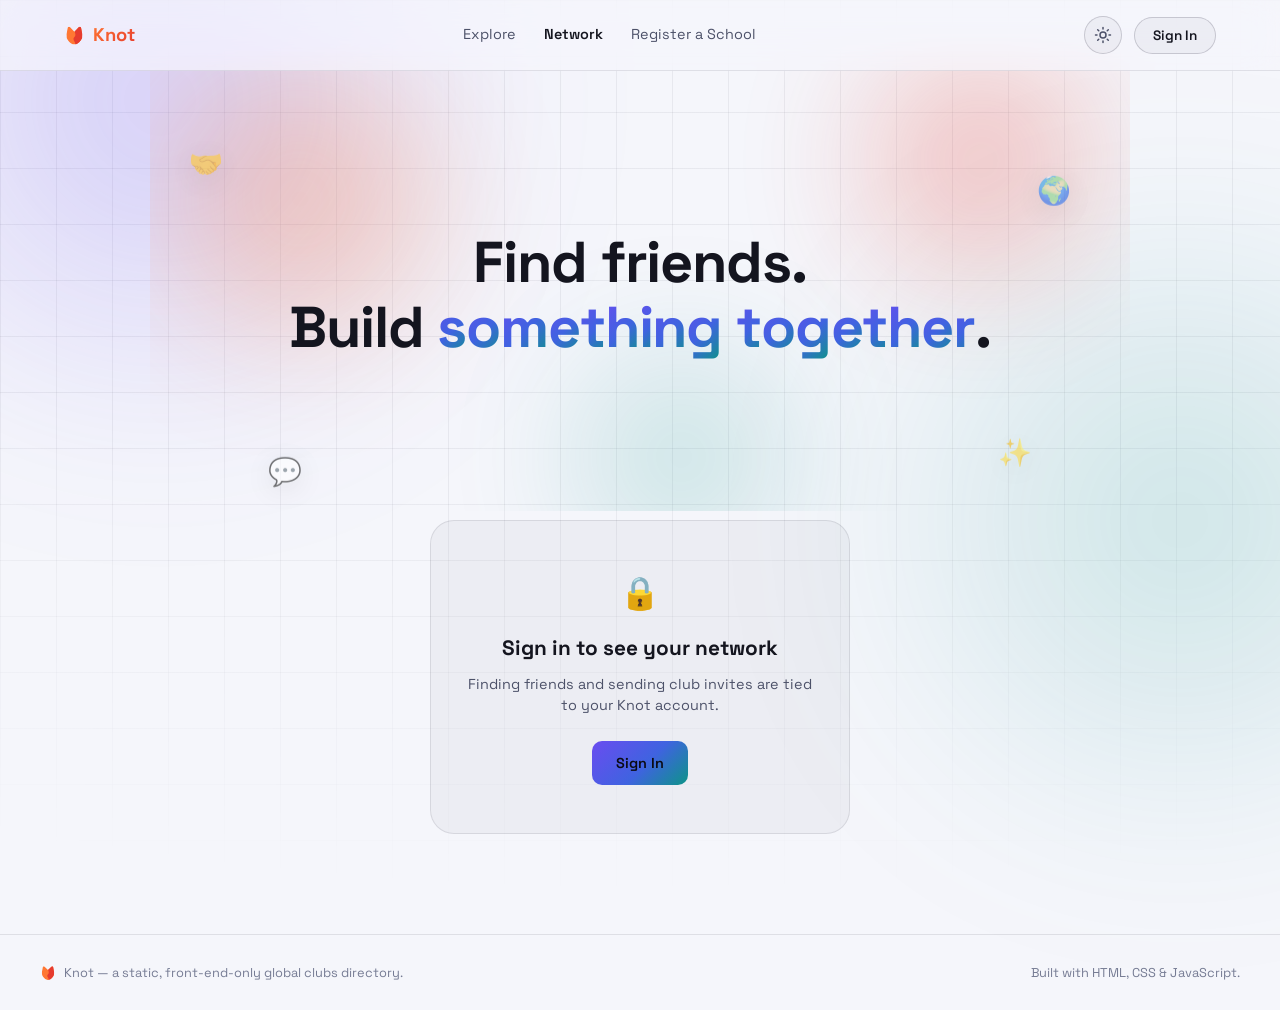
==== network.html @ e1760a64 "Bigger profile pictures, drop Launch Directory, add a friends/network page - Enlarge profile picture" ====
<!DOCTYPE html>
<html lang="en">
<head>
<meta charset="UTF-8" />
<meta name="viewport" content="width=device-width, initial-scale=1.0" />
<title>Your Network — Knot</title>
<meta name="description" content="Find other Knot users by username, add them as friends, and see the schools and clubs they're part of." />
<link rel="icon" href="data:image/svg+xml,<svg xmlns=%22http://www.w3.org/2000/svg%22 viewBox=%220 0 100 100%22><defs><clipPath id=%22c%22><path d=%22M50,32 L27,9 Q20,6 18,13 L12,44 Q10,62 19,73 Q32,92 50,94 Q68,92 81,73 Q90,62 88,44 L82,13 Q80,6 73,9 Z%22/></clipPath></defs><g clip-path=%22url(%23c)%22><rect width=%22100%22 height=%22100%22 fill=%22%23FF7733%22/><path d=%22M50,-5 C36,20 66,42 50,58 C34,74 66,82 50,105 L105,105 L105,-5 Z%22 fill=%22%23E63B2E%22/></g></svg>" />
<script>
  (function () {
    try {
      var stored = localStorage.getItem("knot_theme");
      var theme = stored || (window.matchMedia && window.matchMedia("(prefers-color-scheme: light)").matches ? "light" : "dark");
      document.documentElement.setAttribute("data-theme", theme);
    } catch (e) {}
  })();
</script>
<link rel="preconnect" href="https://fonts.googleapis.com">
<link href="https://fonts.googleapis.com/css2?family=Space+Grotesk:wght@400;500;600;700&family=Inter:wght@400;500;600;700&display=swap" rel="stylesheet">
<link rel="stylesheet" href="css/style.css" />
</head>
<body>

  <!-- Intro splash -->
  <div class="intro" id="introScreen" aria-hidden="true" role="presentation">
    <div class="intro__glow" aria-hidden="true"></div>
    <div class="intro__content">
      <span class="intro__mark">
        <svg class="knot-icon" viewBox="0 0 100 100" xmlns="http://www.w3.org/2000/svg" aria-hidden="true">
          <defs>
            <clipPath id="knotHeadClipIntro">
              <path d="M50,32 L27,9 Q20,6 18,13 L12,44 Q10,62 19,73 Q32,92 50,94 Q68,92 81,73 Q90,62 88,44 L82,13 Q80,6 73,9 Z"/>
            </clipPath>
          </defs>
          <g clip-path="url(#knotHeadClipIntro)">
            <rect width="100" height="100" fill="#FF7733"/>
            <path d="M50,-5 C36,20 66,42 50,58 C34,74 66,82 50,105 L105,105 L105,-5 Z" fill="#E63B2E"/>
          </g>
        </svg>
      </span>
      <h1 class="intro__wordmark" id="introWordmark">Knot</h1>
      <p class="intro__tagline" id="introTagline">Your schools. Your clubs. All in one place.</p>
    </div>
    <span class="intro__skip">Click anywhere to skip</span>
  </div>

  <!-- Animated background -->
  <div class="bg-grid" aria-hidden="true"></div>
  <div class="bg-glow bg-glow--one" aria-hidden="true"></div>
  <div class="bg-glow bg-glow--two" aria-hidden="true"></div>

  <!-- Navbar -->
  <header class="navbar">
    <div class="navbar__inner">
      <a href="index.html" class="brand">
        <span class="brand__mark">
          <svg class="knot-icon" viewBox="0 0 100 100" xmlns="http://www.w3.org/2000/svg" aria-hidden="true">
            <defs>
              <clipPath id="knotHeadClipNav">
                <path d="M50,32 L27,9 Q20,6 18,13 L12,44 Q10,62 19,73 Q32,92 50,94 Q68,92 81,73 Q90,62 88,44 L82,13 Q80,6 73,9 Z"/>
              </clipPath>
            </defs>
            <g clip-path="url(#knotHeadClipNav)">
              <rect width="100" height="100" fill="#FF7733"/>
              <path d="M50,-5 C36,20 66,42 50,58 C34,74 66,82 50,105 L105,105 L105,-5 Z" fill="#E63B2E"/>
            </g>
          </svg>
        </span>
        <span class="brand__text accent">Knot</span>
      </a>
      <nav class="navbar__links">
        <a href="index.html#explore">Explore</a>
        <span class="navbar__links-current" aria-current="page">Network</span>
        <a href="index.html#register">Register a School</a>
      </nav>
      <div class="navbar__right">
        <button class="theme-toggle" id="themeToggle" type="button" aria-label="Toggle light/dark theme">
          <svg class="theme-toggle__icon theme-toggle__icon--sun" width="18" height="18" viewBox="0 0 24 24" fill="none" stroke="currentColor" stroke-width="2" stroke-linecap="round"><circle cx="12" cy="12" r="4"/><path d="M12 2v2M12 20v2M4.93 4.93l1.41 1.41M17.66 17.66l1.41 1.41M2 12h2M20 12h2M6.34 17.66l-1.41 1.41M19.07 4.93l-1.41 1.41"/></svg>
          <svg class="theme-toggle__icon theme-toggle__icon--moon" width="18" height="18" viewBox="0 0 24 24" fill="none" stroke="currentColor" stroke-width="2" stroke-linecap="round" stroke-linejoin="round"><path d="M21 12.79A9 9 0 1 1 11.21 3 7 7 0 0 0 21 12.79z"/></svg>
        </button>
        <div class="auth-area" id="authArea">
          <button class="auth-signin-btn" id="signInBtn">Sign In</button>
        </div>
      </div>
    </div>
  </header>

  <!-- Network hero -->
  <section class="hero profile-hero" id="top">
    <div class="hero__decor" aria-hidden="true">
      <span class="hero__blob hero__blob--1"></span>
      <span class="hero__blob hero__blob--2"></span>
      <span class="hero__blob hero__blob--3"></span>
      <span class="hero__float-icon hero__float-icon--1">🤝</span>
      <span class="hero__float-icon hero__float-icon--2">🌍</span>
      <span class="hero__float-icon hero__float-icon--3">💬</span>
      <span class="hero__float-icon hero__float-icon--4">✨</span>
    </div>
    <div class="hero__inner" id="heroInner">
      <span class="pill" id="heroPill">
        <span class="pill__dot"></span>
        Your Knot network
      </span>
      <h1 class="hero__title" id="heroTitle" aria-label="Find friends. Build something together.">
        Find friends.<br />Build <span class="accent">something together</span>.
      </h1>
      <p class="hero__subtitle" id="heroSubtitle">
        Search for other Knot users by username, add them as friends, see the schools and
        clubs they're part of, and invite them to start a combined club.
      </p>
    </div>
  </section>

  <!-- Signed-out state -->
  <section class="profile-guard" id="networkGuard" hidden>
    <div class="profile-guard__card">
      <span class="profile-guard__icon">🔒</span>
      <h2>Sign in to see your network</h2>
      <p>Finding friends and sending club invites are tied to your Knot account.</p>
      <button class="register__btn" id="guardSignInBtn" type="button">Sign In</button>
    </div>
  </section>

  <!-- Signed-in content -->
  <section class="profile-content" id="networkContent" hidden>

    <div class="profile-section">
      <h3>Find people</h3>
      <div class="search-bar">
        <svg class="search-bar__icon" width="20" height="20" viewBox="0 0 24 24" fill="none" stroke="currentColor" stroke-width="2"><circle cx="11" cy="11" r="7"/><line x1="21" y1="21" x2="16.65" y2="16.65"/></svg>
        <input type="text" id="userSearchInput" placeholder="Search by username…" autocomplete="off" />
      </div>
      <div class="search-results" id="searchResults" hidden></div>
    </div>

    <div class="profile-section" id="invitesSection" hidden>
      <h3>Club invites</h3>
      <div class="invites-grid" id="invitesList"></div>
    </div>

    <div class="profile-section">
      <h3>Your friends</h3>
      <div class="friends-grid" id="friendsList"></div>
      <p class="profile-empty" id="friendsEmpty" hidden>You haven't added any friends yet — search for a username above.</p>
    </div>

  </section>

  <footer class="footer">
    <div class="footer__inner">
      <span class="footer__brand">
        <svg class="knot-icon" viewBox="0 0 100 100" xmlns="http://www.w3.org/2000/svg" aria-hidden="true">
          <defs>
            <clipPath id="knotHeadClipFooter">
              <path d="M50,32 L27,9 Q20,6 18,13 L12,44 Q10,62 19,73 Q32,92 50,94 Q68,92 81,73 Q90,62 88,44 L82,13 Q80,6 73,9 Z"/>
            </clipPath>
          </defs>
          <g clip-path="url(#knotHeadClipFooter)">
            <rect width="100" height="100" fill="#FF7733"/>
            <path d="M50,-5 C36,20 66,42 50,58 C34,74 66,82 50,105 L105,105 L105,-5 Z" fill="#E63B2E"/>
          </g>
        </svg>
        Knot — a static, front-end-only global clubs directory.
      </span>
      <span>Built with HTML, CSS &amp; JavaScript.</span>
    </div>
  </footer>

  <!-- Sign up / Log in modal -->
  <div class="modal-overlay" id="authOverlay">
    <div class="modal modal--auth" role="dialog" aria-modal="true" aria-labelledby="authTitle">
      <button class="modal__close" id="authClose" aria-label="Close">✕</button>

      <!-- Step 1: continue with Google -->
      <div class="auth-step" id="authStepGoogle">
        <span class="auth-step__mark">◆</span>
        <h2 id="authTitle">Sign in to Knot</h2>
        <p class="auth-step__sub">Sign up or log in with Google — new accounts just need a unique username.</p>

        <div id="googleBtnContainer" class="google-btn-container"></div>

        <button class="google-btn" id="demoGoogleBtn" hidden type="button">
          <svg width="18" height="18" viewBox="0 0 18 18" aria-hidden="true">
            <path fill="#4285F4" d="M17.64 9.2c0-.64-.06-1.25-.16-1.84H9v3.48h4.84a4.14 4.14 0 0 1-1.8 2.72v2.26h2.9c1.7-1.57 2.7-3.88 2.7-6.62z"/>
            <path fill="#34A853" d="M9 18c2.43 0 4.47-.8 5.96-2.18l-2.9-2.26c-.81.54-1.84.86-3.06.86-2.35 0-4.34-1.59-5.05-3.72H.96v2.33A9 9 0 0 0 9 18z"/>
            <path fill="#FBBC05" d="M3.95 10.7A5.4 5.4 0 0 1 3.67 9c0-.59.1-1.17.28-1.7V4.97H.96A9 9 0 0 0 0 9c0 1.45.35 2.83.96 4.03l2.99-2.33z"/>
            <path fill="#EA4335" d="M9 3.58c1.32 0 2.5.45 3.44 1.35l2.58-2.58C13.46.89 11.43 0 9 0A9 9 0 0 0 .96 4.97l2.99 2.33C4.66 5.17 6.65 3.58 9 3.58z"/>
          </svg>
          Continue with Google
        </button>
        <p class="auth-demo-note" id="authDemoNote" hidden>
          Demo mode — no Google Client ID is configured, so this opens a simulated account
          picker. Add your OAuth Client ID in <code>js/auth.js</code> to enable real Google sign-in.
        </p>

        <p class="auth-fineprint">Accounts are stored only in your browser for this demo directory.</p>
      </div>

      <!-- Step 2: choose a unique username (new accounts only) -->
      <div class="auth-step" id="authStepUsername" hidden>
        <span class="auth-avatar" id="authAvatar"></span>
        <h2>Choose a unique username</h2>
        <p class="auth-step__sub" id="authWelcome">Pick a username to finish setting up your account.</p>

        <div class="username-field">
          <span class="username-field__prefix">@</span>
          <input type="text" id="usernameInput" maxlength="20" autocomplete="off" spellcheck="false" placeholder="e.g. sakura_robotics" />
          <span class="username-field__status" id="usernameStatus"></span>
        </div>
        <p class="username-hint" id="usernameHint">3–20 characters: letters, numbers, and underscores only.</p>

        <button class="auth-submit" id="usernameSubmit" type="button" disabled>Create account</button>
      </div>
    </div>
  </div>

  <!-- Simulated Google account picker (demo-mode fallback) -->
  <div class="modal-overlay modal-overlay--picker" id="demoPickerOverlay">
    <div class="google-picker" role="dialog" aria-modal="true" aria-label="Choose a Google account">
      <div class="google-picker__header">
        <svg width="22" height="22" viewBox="0 0 18 18" aria-hidden="true">
          <path fill="#4285F4" d="M17.64 9.2c0-.64-.06-1.25-.16-1.84H9v3.48h4.84a4.14 4.14 0 0 1-1.8 2.72v2.26h2.9c1.7-1.57 2.7-3.88 2.7-6.62z"/>
          <path fill="#34A853" d="M9 18c2.43 0 4.47-.8 5.96-2.18l-2.9-2.26c-.81.54-1.84.86-3.06.86-2.35 0-4.34-1.59-5.05-3.72H.96v2.33A9 9 0 0 0 9 18z"/>
          <path fill="#FBBC05" d="M3.95 10.7A5.4 5.4 0 0 1 3.67 9c0-.59.1-1.17.28-1.7V4.97H.96A9 9 0 0 0 0 9c0 1.45.35 2.83.96 4.03l2.99-2.33z"/>
          <path fill="#EA4335" d="M9 3.58c1.32 0 2.5.45 3.44 1.35l2.58-2.58C13.46.89 11.43 0 9 0A9 9 0 0 0 .96 4.97l2.99 2.33C4.66 5.17 6.65 3.58 9 3.58z"/>
        </svg>
        <span>Choose an account</span>
      </div>
      <p class="google-picker__sub">to continue to Knot (demo)</p>

      <div class="google-picker__list" id="googlePickerList"></div>

      <div class="google-picker__other-form" id="pickerOtherForm" hidden>
        <input type="text" id="otherName" placeholder="Full name" autocomplete="off" />
        <input type="email" id="otherEmail" placeholder="Email address" autocomplete="off" />
        <button class="google-picker__continue" id="otherContinue" type="button">Continue</button>
      </div>

      <button class="google-picker__item google-picker__item--other" id="googlePickerOther" type="button">
        <span class="google-picker__avatar google-picker__avatar--plus">+</span>
        <span class="google-picker__name">Use another account</span>
      </button>
    </div>
  </div>

  <!-- Combined club invite modal -->
  <div class="modal-overlay" id="inviteOverlay">
    <div class="modal modal--invite" role="dialog" aria-modal="true" aria-labelledby="inviteTitle">
      <button class="modal__close" id="inviteClose" aria-label="Close">✕</button>

      <div class="register-form__intro">
        <h2 id="inviteTitle">Invite to a combined club</h2>
        <p id="inviteSub">Propose a club you and your friend could run together across your schools.</p>
      </div>

      <form id="inviteForm" novalidate>
        <div class="form-field form-field--full">
          <label for="inviteClubName">Proposed club name</label>
          <input type="text" id="inviteClubName" maxlength="80" required autocomplete="off" placeholder="e.g. Global Robotics Exchange" />
        </div>
        <div class="form-field form-field--full">
          <label for="inviteMessage">Message (optional)</label>
          <textarea id="inviteMessage" maxlength="220" placeholder="Say a bit about your idea…"></textarea>
        </div>
        <p class="register-form__error" id="inviteError"></p>
        <button class="register-form__submit" id="inviteSubmit" type="submit">Send invite</button>
      </form>
    </div>
  </div>

  <!-- Toast notification -->
  <div class="toast" id="toast" role="status" aria-live="polite">
    <span class="toast__icon">✓</span>
    <span id="toastMessage"></span>
  </div>

  <script src="js/data.js"></script>
  <script src="js/theme.js"></script>
  <script src="js/auth.js"></script>
  <script src="js/membership.js"></script>
  <script src="js/network.js"></script>
  <script src="js/intro.js"></script>
</body>
</html>
---- css/style.css ----
/* ============================================================
   Knot — Global School Clubs Directory
   ============================================================ */

:root {
  --bg: #06070d;
  --bg-elevated: #0d0f1a;
  --surface: rgba(255, 255, 255, 0.045);
  --surface-hover: rgba(255, 255, 255, 0.08);
  --border: rgba(255, 255, 255, 0.09);
  --border-strong: rgba(255, 255, 255, 0.16);

  --text-primary: #f4f5fb;
  --text-secondary: #a6acc4;
  --text-muted: #6c7290;

  --accent: #7c5cff;
  --accent-2: #35e0c9;
  --accent-3: #ff6b9d;
  --gradient: linear-gradient(135deg, var(--accent) 0%, #4a7bff 55%, var(--accent-2) 100%);

  --brand-tangerine: #ff7733;
  --brand-cinnabar: #e63b2e;
  --gradient-logo: linear-gradient(135deg, var(--brand-tangerine) 0%, var(--brand-cinnabar) 100%);

  --radius-sm: 10px;
  --radius-md: 16px;
  --radius-lg: 24px;

  --shadow-soft: 0 10px 40px rgba(0, 0, 0, 0.35);
  --shadow-glow: 0 0 0 1px rgba(124, 92, 255, 0.15), 0 20px 60px rgba(124, 92, 255, 0.15);

  --grid-line: rgba(255, 255, 255, 0.09);
  --navbar-bg: rgba(6, 7, 13, 0.72);

  --font-display: "Space Grotesk", "Inter", system-ui, sans-serif;
  --font-body: "Space Grotesk", "Inter", system-ui, sans-serif;
}

/* Light theme — activated by [data-theme="light"] on <html>, set as early
   as possible (an inline script in <head>) to avoid a flash of dark theme. */
:root[data-theme="light"] {
  --bg: #f5f6fb;
  --bg-elevated: #ffffff;
  --surface: rgba(20, 21, 40, 0.035);
  --surface-hover: rgba(20, 21, 40, 0.065);
  --border: rgba(20, 21, 40, 0.1);
  --border-strong: rgba(20, 21, 40, 0.18);

  --text-primary: #14151f;
  --text-secondary: #4c5169;
  --text-muted: #767c94;

  --accent: #6a4cf0;
  --accent-2: #0d9488;
  --accent-3: #db2f77;
  --gradient: linear-gradient(135deg, var(--accent) 0%, #3f63e0 55%, var(--accent-2) 100%);

  --shadow-soft: 0 10px 40px rgba(20, 21, 45, 0.1);
  --shadow-glow: 0 0 0 1px rgba(106, 76, 240, 0.15), 0 20px 60px rgba(106, 76, 240, 0.12);

  --grid-line: rgba(20, 21, 40, 0.06);
  --navbar-bg: rgba(245, 246, 251, 0.72);
}

* {
  margin: 0;
  padding: 0;
  box-sizing: border-box;
}

html {
  scroll-behavior: smooth;
}

body {
  background: var(--bg);
  color: var(--text-primary);
  font-family: var(--font-body);
  line-height: 1.5;
  overflow-x: hidden;
  min-height: 100vh;
  transition: background-color 0.25s ease, color 0.25s ease;
}

body.no-scroll {
  overflow: hidden;
}

a {
  color: inherit;
  text-decoration: none;
}

button {
  font-family: inherit;
  cursor: pointer;
  border: none;
  background: none;
  color: inherit;
}

select, input {
  font-family: inherit;
}

.accent {
  background: var(--gradient);
  -webkit-background-clip: text;
  background-clip: text;
  color: transparent;
}

.brand__text.accent {
  background: var(--gradient-logo);
  -webkit-background-clip: text;
  background-clip: text;
}

/* ---------- Background flourishes ---------- */
.bg-grid {
  position: fixed;
  inset: 0;
  z-index: -2;
  background-image:
    linear-gradient(var(--grid-line) 1px, transparent 1px),
    linear-gradient(90deg, var(--grid-line) 1px, transparent 1px);
  background-size: 56px 56px;
  mask-image: radial-gradient(ellipse 140% 100% at 50% 0%, #000 55%, transparent 100%);
}

.bg-glow {
  position: fixed;
  z-index: -1;
  width: 640px;
  height: 640px;
  border-radius: 50%;
  filter: blur(120px);
  opacity: 0.35;
  pointer-events: none;
}

.bg-glow--one {
  top: -220px;
  left: -160px;
  background: radial-gradient(circle, var(--accent) 0%, transparent 70%);
}

.bg-glow--two {
  top: 200px;
  right: -220px;
  background: radial-gradient(circle, var(--accent-2) 0%, transparent 70%);
  opacity: 0.25;
}

body.intro-active {
  overflow: hidden;
}

/* ---------- Letter-by-letter reveal ---------- */
@keyframes letterIn {
  from {
    opacity: 0;
    transform: translateY(0.4em);
  }
  to {
    opacity: 1;
    transform: none;
  }
}

.letter {
  display: inline-block;
  opacity: 0;
  transform: translateY(0.4em);
  background-image: inherit;
  -webkit-background-clip: inherit;
  background-clip: inherit;
  color: inherit;
}

.word-wrap {
  display: inline-block;
  white-space: nowrap;
  background-image: inherit;
  -webkit-background-clip: inherit;
  background-clip: inherit;
  color: inherit;
}

.reveal-active .letter {
  animation: letterIn 0.5s cubic-bezier(0.2, 0.8, 0.2, 1) forwards;
}

.reveal-instant .letter {
  animation: none;
  opacity: 1;
  transform: none;
}

/* ---------- Intro splash ---------- */
.intro {
  position: fixed;
  inset: 0;
  z-index: 500;
  display: flex;
  flex-direction: column;
  align-items: center;
  justify-content: center;
  gap: 28px;
  background: var(--bg);
  cursor: pointer;
  opacity: 1;
  transition: opacity 0.65s ease;
}

.intro[hidden] {
  display: none;
}

.intro.is-hidden {
  opacity: 0;
  pointer-events: none;
}

.intro__glow {
  position: absolute;
  top: 50%;
  left: 50%;
  width: 700px;
  height: 700px;
  transform: translate(-50%, -50%);
  background: radial-gradient(circle, var(--accent) 0%, transparent 70%);
  opacity: 0.25;
  filter: blur(100px);
  pointer-events: none;
}

.intro__content {
  position: relative;
  display: flex;
  flex-direction: column;
  align-items: center;
  text-align: center;
  padding: 0 24px;
}

.intro__mark {
  display: flex;
  justify-content: center;
  color: var(--accent);
  margin-bottom: 12px;
}

.intro__mark .knot-icon {
  width: 2.6rem;
}

.intro__wordmark {
  font-family: var(--font-display);
  font-weight: 700;
  font-size: clamp(3rem, 10vw, 5.5rem);
  letter-spacing: -0.02em;
  background: var(--gradient-logo);
  -webkit-background-clip: text;
  background-clip: text;
  color: transparent;
  min-height: 1.2em;
}

.intro__tagline {
  margin-top: 16px;
  max-width: 480px;
  font-size: clamp(0.95rem, 2.4vw, 1.1rem);
  color: var(--text-secondary);
  min-height: 1.6em;
}

.intro__skip {
  position: relative;
  font-size: 0.78rem;
  color: var(--text-muted);
  opacity: 0;
  animation: fadeInSkip 0.6s ease 1.4s forwards;
}

@keyframes fadeInSkip {
  to {
    opacity: 1;
  }
}

/* ---------- Navbar ---------- */
.navbar {
  position: sticky;
  top: 0;
  z-index: 50;
  backdrop-filter: blur(16px) saturate(160%);
  background: var(--navbar-bg);
  border-bottom: 1px solid var(--border);
}

.navbar__inner {
  max-width: 1200px;
  margin: 0 auto;
  padding: 16px 24px;
  display: flex;
  align-items: center;
  justify-content: space-between;
  gap: 24px;
}

.brand {
  display: flex;
  align-items: center;
  gap: 8px;
  font-family: var(--font-display);
  font-weight: 700;
  font-size: 1.15rem;
}

.brand__mark {
  display: inline-flex;
  color: var(--accent);
}

.knot-icon {
  width: 1.3rem;
  height: auto;
  display: block;
}

.navbar__links {
  display: flex;
  gap: 28px;
  font-size: 0.9rem;
  color: var(--text-secondary);
}

.navbar__links a {
  transition: color 0.2s ease;
}

.navbar__links a:hover {
  color: var(--text-primary);
}

.navbar__links-current {
  color: var(--text-primary);
  font-weight: 600;
  cursor: default;
}

.navbar__cta {
  padding: 9px 18px;
  border-radius: 999px;
  background: var(--gradient);
  color: #0a0a12;
  font-weight: 600;
  font-size: 0.85rem;
  transition: transform 0.2s ease, box-shadow 0.2s ease;
}

.navbar__cta:hover {
  transform: translateY(-1px);
  box-shadow: 0 8px 24px rgba(124, 92, 255, 0.35);
}

@media (max-width: 760px) {
  .navbar__links { display: none; }
}

.navbar__right {
  display: flex;
  align-items: center;
  gap: 12px;
}

/* ---------- Theme toggle ---------- */
.theme-toggle {
  width: 38px;
  height: 38px;
  flex-shrink: 0;
  border-radius: 50%;
  display: flex;
  align-items: center;
  justify-content: center;
  border: 1px solid var(--border-strong);
  background: var(--surface);
  color: var(--text-secondary);
  transition: border-color 0.2s ease, background 0.2s ease, color 0.2s ease;
}

.theme-toggle:hover {
  border-color: var(--accent);
  color: var(--text-primary);
  background: var(--surface-hover);
}

.theme-toggle__icon--sun {
  display: none;
}

.theme-toggle__icon--moon {
  display: block;
}

:root[data-theme="light"] .theme-toggle__icon--sun {
  display: block;
}

:root[data-theme="light"] .theme-toggle__icon--moon {
  display: none;
}

/* ---------- Auth: sign-in button & user chip ---------- */
.auth-signin-btn {
  padding: 9px 18px;
  border-radius: 999px;
  border: 1px solid var(--border-strong);
  color: var(--text-primary);
  font-weight: 600;
  font-size: 0.85rem;
  background: var(--surface);
  transition: all 0.2s ease;
}

.auth-signin-btn:hover {
  border-color: var(--accent);
  background: var(--surface-hover);
}

.user-chip {
  position: relative;
  display: flex;
  align-items: center;
  gap: 8px;
  padding: 6px 12px 6px 6px;
  border-radius: 999px;
  border: 1px solid var(--border);
  background: var(--surface);
  cursor: pointer;
  transition: border-color 0.2s ease, background 0.2s ease;
}

.user-chip:hover {
  border-color: var(--border-strong);
  background: var(--surface-hover);
}

.user-chip__avatar {
  width: 40px;
  height: 40px;
  border-radius: 50%;
  display: flex;
  align-items: center;
  justify-content: center;
  background: var(--gradient);
  color: #0a0a12;
  font-size: 0.92rem;
  font-weight: 700;
  flex-shrink: 0;
  overflow: hidden;
}

.user-chip__avatar-img {
  width: 100%;
  height: 100%;
  object-fit: cover;
  display: block;
}

.user-chip__name {
  font-size: 0.85rem;
  font-weight: 600;
  color: var(--text-primary);
}

.user-chip__caret {
  font-size: 0.65rem;
  color: var(--text-muted);
  transition: transform 0.2s ease;
}

.user-chip.is-open .user-chip__caret {
  transform: rotate(180deg);
}

.user-menu {
  position: absolute;
  top: calc(100% + 10px);
  right: 0;
  width: 220px;
  background: var(--bg-elevated);
  border: 1px solid var(--border-strong);
  border-radius: var(--radius-md);
  padding: 8px;
  box-shadow: var(--shadow-soft);
  opacity: 0;
  transform: translateY(-6px);
  pointer-events: none;
  transition: opacity 0.18s ease, transform 0.18s ease;
  z-index: 60;
}

.user-chip.is-open .user-menu {
  opacity: 1;
  transform: translateY(0);
  pointer-events: auto;
}

.user-menu__info {
  display: flex;
  flex-direction: column;
  gap: 2px;
  padding: 8px 10px 12px;
  border-bottom: 1px solid var(--border);
  margin-bottom: 8px;
}

.user-menu__name {
  font-size: 0.85rem;
  font-weight: 600;
  color: var(--text-primary);
}

.user-menu__email {
  font-size: 0.75rem;
  color: var(--text-muted);
  overflow: hidden;
  text-overflow: ellipsis;
  white-space: nowrap;
}

.user-menu__link {
  display: block;
  width: 100%;
  text-align: left;
  padding: 9px 10px;
  border-radius: var(--radius-sm);
  font-size: 0.85rem;
  color: var(--text-primary);
  transition: background 0.2s ease;
}

.user-menu__link:hover {
  background: var(--surface-hover);
}

.user-menu__logout {
  width: 100%;
  text-align: left;
  padding: 9px 10px;
  border-radius: var(--radius-sm);
  font-size: 0.85rem;
  color: var(--accent-3);
  transition: background 0.2s ease;
}

.user-menu__logout:hover {
  background: rgba(255, 107, 157, 0.1);
}

/* ---------- Auth modal ---------- */
.modal--auth {
  max-width: 420px;
  text-align: center;
  padding: 40px 36px;
}

.auth-step__mark {
  display: inline-block;
  font-size: 1.6rem;
  color: var(--accent);
  margin-bottom: 14px;
}

.auth-step h2 {
  font-family: var(--font-display);
  font-size: 1.4rem;
  margin-bottom: 8px;
}

.auth-step__sub {
  font-size: 0.88rem;
  color: var(--text-secondary);
  margin-bottom: 26px;
}

.google-btn-container {
  display: flex;
  justify-content: center;
  min-height: 40px;
}

.google-btn {
  display: inline-flex;
  align-items: center;
  justify-content: center;
  gap: 10px;
  width: 100%;
  max-width: 280px;
  padding: 11px 20px;
  border-radius: 999px;
  border: 1px solid rgba(255, 255, 255, 0.55);
  background: #fff;
  color: #1f1f1f;
  font-weight: 600;
  font-size: 0.88rem;
  transition: transform 0.2s ease, box-shadow 0.2s ease;
}

.google-btn:hover {
  transform: translateY(-1px);
  box-shadow: 0 8px 22px rgba(0, 0, 0, 0.25);
}

.google-btn[hidden] {
  display: none;
}

.auth-demo-note {
  margin-top: 16px;
  font-size: 0.76rem;
  color: var(--text-muted);
  line-height: 1.5;
}

.auth-demo-note code {
  color: var(--accent-2);
  background: rgba(53, 224, 201, 0.1);
  padding: 1px 5px;
  border-radius: 4px;
  font-size: 0.72rem;
}

.auth-fineprint {
  margin-top: 24px;
  font-size: 0.75rem;
  color: var(--text-muted);
}

.auth-avatar {
  display: flex;
  align-items: center;
  justify-content: center;
  width: 56px;
  height: 56px;
  margin: 0 auto 16px;
  border-radius: 50%;
  background: var(--gradient);
  color: #0a0a12;
  font-weight: 700;
  font-size: 1.1rem;
}

.username-field {
  display: flex;
  align-items: center;
  gap: 8px;
  padding: 12px 16px;
  border-radius: var(--radius-md);
  background: var(--surface);
  border: 1px solid var(--border-strong);
  text-align: left;
  transition: border-color 0.2s ease;
}

.username-field:focus-within {
  border-color: var(--accent);
}

.username-field__prefix {
  color: var(--text-muted);
  font-weight: 600;
}

.username-field input {
  flex: 1;
  background: none;
  border: none;
  outline: none;
  color: var(--text-primary);
  font-size: 0.95rem;
}

.username-field__status {
  font-size: 0.85rem;
  font-weight: 700;
  width: 16px;
  text-align: center;
}

.username-field__status--available {
  color: var(--accent-2);
}

.username-field__status--taken,
.username-field__status--invalid {
  color: var(--accent-3);
}

.username-hint {
  margin-top: 10px;
  font-size: 0.78rem;
  color: var(--text-muted);
  text-align: left;
}

.username-hint--error {
  color: var(--accent-3);
}

.auth-submit {
  width: 100%;
  margin-top: 22px;
  padding: 13px 20px;
  border-radius: var(--radius-sm);
  background: var(--gradient);
  color: #0a0a12;
  font-weight: 600;
  font-size: 0.9rem;
  transition: transform 0.2s ease, box-shadow 0.2s ease, opacity 0.2s ease;
}

.auth-submit:hover:not(:disabled) {
  transform: translateY(-2px);
  box-shadow: 0 12px 28px rgba(124, 92, 255, 0.35);
}

.auth-submit:disabled {
  opacity: 0.4;
  cursor: not-allowed;
}

/* ---------- Simulated Google account picker ---------- */
.modal-overlay--picker {
  z-index: 110;
}

.google-picker {
  width: 100%;
  max-width: 360px;
  background: #fff;
  color: #1f1f1f;
  border-radius: var(--radius-lg);
  padding: 28px 24px;
  transform: translateY(16px) scale(0.98);
  transition: transform 0.25s ease;
  box-shadow: 0 20px 60px rgba(0, 0, 0, 0.4);
}

.modal-overlay--picker.is-open .google-picker {
  transform: translateY(0) scale(1);
}

.google-picker__header {
  display: flex;
  align-items: center;
  gap: 10px;
  font-size: 1.05rem;
  font-weight: 600;
  margin-bottom: 4px;
}

.google-picker__sub {
  font-size: 0.82rem;
  color: #5f6368;
  margin-bottom: 18px;
}

.google-picker__list {
  display: flex;
  flex-direction: column;
  border: 1px solid #dadce0;
  border-radius: var(--radius-sm);
  overflow: hidden;
  margin-bottom: 10px;
}

.google-picker__list[hidden] {
  display: none;
}

.google-picker__item {
  display: flex;
  align-items: center;
  gap: 14px;
  padding: 12px 14px;
  width: 100%;
  text-align: left;
  border-bottom: 1px solid #ecedef;
  transition: background 0.15s ease;
  color: #1f1f1f;
}

.google-picker__item:last-child {
  border-bottom: none;
}

.google-picker__item:hover {
  background: #f6f7f9;
}

.google-picker__item[hidden] {
  display: none;
}

.google-picker__item--other {
  border: 1px solid #dadce0;
  border-radius: var(--radius-sm);
}

.google-picker__avatar {
  width: 32px;
  height: 32px;
  border-radius: 50%;
  flex-shrink: 0;
  display: flex;
  align-items: center;
  justify-content: center;
  background: #e8eaed;
  color: #3c4043;
  font-size: 0.72rem;
  font-weight: 700;
}

.google-picker__avatar--plus {
  background: #f1f3f4;
  font-size: 1rem;
  font-weight: 400;
}

.google-picker__name {
  display: block;
  font-size: 0.88rem;
  font-weight: 500;
}

.google-picker__email {
  display: block;
  font-size: 0.78rem;
  color: #5f6368;
}

.google-picker__other-form {
  display: flex;
  flex-direction: column;
  gap: 10px;
  margin-bottom: 10px;
}

.google-picker__other-form[hidden] {
  display: none;
}

.google-picker__other-form input {
  padding: 11px 14px;
  border-radius: var(--radius-sm);
  border: 1px solid #dadce0;
  font-size: 0.88rem;
  outline: none;
  color: #1f1f1f;
  transition: border-color 0.2s ease;
}

.google-picker__other-form input:focus {
  border-color: #4285f4;
}

.google-picker__continue {
  padding: 10px 16px;
  border-radius: var(--radius-sm);
  background: #4285f4;
  color: #fff;
  font-weight: 600;
  font-size: 0.85rem;
  align-self: flex-end;
}

.google-picker__continue:hover {
  background: #3367d6;
}

.hero--revealed .pill,
.hero--revealed .hero__subtitle,
.hero--revealed .hero__search,
.hero--revealed .hero__tags {
  opacity: 1;
  transform: none;
}

/* ---------- Hero ---------- */
.hero {
  position: relative;
  max-width: 900px;
  margin: 0 auto;
  padding: 96px 24px 64px;
  text-align: center;
}

.hero__inner {
  position: relative;
  z-index: 1;
}

.hero__decor {
  position: absolute;
  inset: -20px -40px auto -40px;
  height: 460px;
  overflow: hidden;
  pointer-events: none;
  z-index: 0;
}

.hero__blob {
  position: absolute;
  border-radius: 50%;
  filter: blur(70px);
  opacity: 0.28;
  animation: heroBlobFloat 11s ease-in-out infinite;
}

.hero__blob--1 {
  width: 260px;
  height: 260px;
  left: 2%;
  top: 4%;
  background: var(--brand-tangerine);
}

.hero__blob--2 {
  width: 220px;
  height: 220px;
  right: 4%;
  top: 0;
  background: var(--brand-cinnabar);
  animation-delay: -3.5s;
}

.hero__blob--3 {
  width: 200px;
  height: 200px;
  left: 44%;
  bottom: -10%;
  background: var(--accent-2);
  opacity: 0.2;
  animation-delay: -7s;
}

@keyframes heroBlobFloat {
  0%, 100% { transform: translate(0, 0) scale(1); }
  50% { transform: translate(16px, -20px) scale(1.07); }
}

.hero__float-icon {
  position: absolute;
  font-size: 1.7rem;
  opacity: 0.55;
  animation: heroIconFloat 6.5s ease-in-out infinite;
  filter: drop-shadow(0 6px 14px rgba(0, 0, 0, 0.15));
}

.hero__float-icon--1 { left: 4%; top: 20%; animation-delay: 0s; }
.hero__float-icon--2 { right: 6%; top: 26%; animation-delay: -1.6s; }
.hero__float-icon--3 { left: 12%; bottom: 4%; animation-delay: -3.2s; }
.hero__float-icon--4 { right: 10%; bottom: 8%; animation-delay: -4.8s; }

@keyframes heroIconFloat {
  0%, 100% { transform: translateY(0) rotate(0deg); }
  50% { transform: translateY(-16px) rotate(-6deg); }
}

@media (max-width: 720px) {
  .hero__decor { display: none; }
}

@media (prefers-reduced-motion: reduce) {
  .hero__blob, .hero__float-icon { animation: none; }
}

.pill {
  opacity: 0;
  transform: translateY(10px);
  transition: opacity 0.6s ease, transform 0.6s ease;
  display: inline-flex;
  align-items: center;
  gap: 8px;
  padding: 7px 16px;
  border-radius: 999px;
  border: 1px solid var(--border-strong);
  background: var(--surface);
  font-size: 0.8rem;
  color: var(--text-secondary);
  margin-bottom: 28px;
}

.pill__dot {
  width: 7px;
  height: 7px;
  border-radius: 50%;
  background: var(--accent-2);
  box-shadow: 0 0 12px var(--accent-2);
}

.hero__title {
  font-family: var(--font-display);
  font-size: clamp(2.2rem, 5.5vw, 3.6rem);
  font-weight: 700;
  line-height: 1.12;
  letter-spacing: -0.02em;
  margin-bottom: 22px;
}

.hero__subtitle {
  opacity: 0;
  transform: translateY(10px);
  transition: opacity 0.6s ease 0.12s, transform 0.6s ease 0.12s;
  font-size: 1.05rem;
  color: var(--text-secondary);
  max-width: 620px;
  margin: 0 auto 40px;
}

.hero__search {
  opacity: 0;
  transform: translateY(10px);
  transition: opacity 0.6s ease 0.24s, transform 0.6s ease 0.24s;
  display: flex;
  align-items: center;
  gap: 12px;
  max-width: 560px;
  margin: 0 auto;
  padding: 14px 18px;
  border-radius: var(--radius-md);
  background: var(--surface);
  border: 1px solid var(--border-strong);
  transition: border-color 0.2s ease, box-shadow 0.2s ease;
}

.hero__search:focus-within {
  border-color: var(--accent);
  box-shadow: var(--shadow-glow);
}

.hero__search-icon {
  color: var(--text-muted);
  flex-shrink: 0;
}

.hero__search input {
  flex: 1;
  background: none;
  border: none;
  outline: none;
  color: var(--text-primary);
  font-size: 0.95rem;
}

.hero__search input::placeholder {
  color: var(--text-muted);
}

.hero__search-clear {
  color: var(--text-muted);
  font-size: 0.85rem;
  padding: 4px;
  border-radius: 6px;
  transition: color 0.2s ease, background 0.2s ease;
}

.hero__search-clear:hover {
  color: var(--text-primary);
  background: var(--surface-hover);
}

.hero__tags {
  opacity: 0;
  transform: translateY(10px);
  transition: opacity 0.6s ease 0.36s, transform 0.6s ease 0.36s;
  margin-top: 20px;
  display: flex;
  align-items: center;
  justify-content: center;
  flex-wrap: wrap;
  gap: 8px;
  font-size: 0.85rem;
  color: var(--text-muted);
}

.tag-btn {
  padding: 5px 12px;
  border-radius: 999px;
  border: 1px solid var(--border);
  color: var(--text-secondary);
  font-size: 0.8rem;
  transition: all 0.2s ease;
}

.tag-btn:hover {
  border-color: var(--accent);
  color: var(--text-primary);
  background: rgba(124, 92, 255, 0.1);
}

/* ---------- Stats ---------- */
.stats {
  max-width: 1100px;
  margin: 0 auto;
  padding: 0 24px 80px;
}

.stats__inner {
  display: grid;
  grid-template-columns: repeat(4, 1fr);
  gap: 16px;
  border-radius: var(--radius-lg);
  padding: 32px;
  background: var(--surface);
  border: 1px solid var(--border);
}

.stat-card {
  display: flex;
  flex-direction: column;
  align-items: center;
  gap: 6px;
  text-align: center;
}

.stat-card__value {
  font-family: var(--font-display);
  font-size: clamp(1.8rem, 4vw, 2.4rem);
  font-weight: 700;
  background: var(--gradient);
  -webkit-background-clip: text;
  background-clip: text;
  color: transparent;
}

.stat-card__label {
  font-size: 0.82rem;
  color: var(--text-muted);
}

@media (max-width: 700px) {
  .stats__inner { grid-template-columns: repeat(2, 1fr); }
}

/* ---------- Explore ---------- */
.explore {
  max-width: 1200px;
  margin: 0 auto;
  padding: 20px 24px 100px;
}

.explore__header {
  display: flex;
  align-items: flex-end;
  justify-content: space-between;
  gap: 24px;
  margin-bottom: 28px;
  flex-wrap: wrap;
}

.explore__header h2 {
  font-family: var(--font-display);
  font-size: 1.9rem;
  margin-bottom: 6px;
}

.explore__header p {
  color: var(--text-secondary);
  font-size: 0.95rem;
}

.view-toggle {
  display: flex;
  border: 1px solid var(--border);
  border-radius: var(--radius-sm);
  overflow: hidden;
}

.view-toggle__btn {
  padding: 9px 14px;
  color: var(--text-muted);
  font-size: 1rem;
  transition: all 0.2s ease;
}

.view-toggle__btn.is-active {
  background: var(--surface-hover);
  color: var(--text-primary);
}

/* ---------- Filters ---------- */
.filters {
  display: grid;
  grid-template-columns: repeat(4, 1fr) auto;
  gap: 14px;
  align-items: end;
  margin-bottom: 20px;
}

.filter-group {
  display: flex;
  flex-direction: column;
  gap: 6px;
}

.filter-group label {
  font-size: 0.75rem;
  text-transform: uppercase;
  letter-spacing: 0.06em;
  color: var(--text-muted);
}

.filter-group select {
  padding: 11px 14px;
  border-radius: var(--radius-sm);
  background: var(--surface);
  border: 1px solid var(--border);
  color: var(--text-primary);
  font-size: 0.88rem;
  outline: none;
  transition: border-color 0.2s ease;
  appearance: none;
  background-image: url("data:image/svg+xml,%3Csvg xmlns='http://www.w3.org/2000/svg' width='12' height='8' viewBox='0 0 12 8'%3E%3Cpath fill='%236c7290' d='M1 1l5 5 5-5'/%3E%3C/svg%3E");
  background-repeat: no-repeat;
  background-position: right 14px center;
  padding-right: 32px;
}

.filter-group select:focus {
  border-color: var(--accent);
}

.filter-reset {
  padding: 11px 18px;
  border-radius: var(--radius-sm);
  border: 1px solid var(--border);
  color: var(--text-secondary);
  font-size: 0.85rem;
  white-space: nowrap;
  transition: all 0.2s ease;
  height: fit-content;
}

.filter-reset:hover {
  border-color: var(--border-strong);
  color: var(--text-primary);
  background: var(--surface-hover);
}

@media (max-width: 900px) {
  .filters { grid-template-columns: repeat(2, 1fr); }
  .filter-reset { grid-column: 1 / -1; }
}

.results-count {
  font-size: 0.85rem;
  color: var(--text-muted);
  margin-bottom: 20px;
}

/* ---------- School grid & cards ---------- */
.school-grid {
  display: grid;
  grid-template-columns: repeat(auto-fill, minmax(310px, 1fr));
  gap: 18px;
}

.school-grid--list {
  grid-template-columns: 1fr;
}

.school-grid--list .school-card {
  display: grid;
  grid-template-columns: auto 1fr auto;
  align-items: center;
  gap: 20px;
}

.school-grid--list .school-card__desc {
  display: none;
}

.school-card {
  background: var(--surface);
  border: 1px solid var(--border);
  border-radius: var(--radius-md);
  padding: 22px;
  cursor: pointer;
  transition: transform 0.22s ease, border-color 0.22s ease, background 0.22s ease, box-shadow 0.22s ease;
}

.school-card:hover,
.school-card:focus-visible {
  transform: translateY(-3px);
  border-color: rgba(124, 92, 255, 0.45);
  background: var(--surface-hover);
  box-shadow: var(--shadow-glow);
  outline: none;
}

.school-card__media {
  position: relative;
  height: 108px;
  margin: -22px -22px 16px;
  border-radius: var(--radius-md) var(--radius-md) 0 0;
  display: flex;
  align-items: center;
  justify-content: center;
  overflow: hidden;
}

.school-card__media::after {
  content: "";
  position: absolute;
  inset: 0;
  background-image: repeating-linear-gradient(135deg, rgba(255, 255, 255, 0.09) 0 2px, transparent 2px 16px);
}

.school-card__media--photo::after {
  background-image: linear-gradient(180deg, rgba(6, 7, 13, 0.05) 35%, rgba(6, 7, 13, 0.6) 100%);
}

.school-card__media-img {
  position: absolute;
  inset: 0;
  width: 100%;
  height: 100%;
  object-fit: cover;
}

.flag-img {
  display: block;
  width: 1.3em;
  height: auto;
  border-radius: 3px;
  box-shadow: 0 0 0 1px rgba(255, 255, 255, 0.15);
}

.flag-inline {
  display: inline-flex;
  vertical-align: -0.15em;
  margin-right: 6px;
}

.flag-inline .flag-img {
  width: 1.1em;
}

.school-card__club-count {
  position: absolute;
  top: 12px;
  right: 12px;
  z-index: 2;
  font-size: 0.72rem;
  padding: 4px 10px;
  border-radius: 999px;
  background: rgba(10, 10, 18, 0.55);
  backdrop-filter: blur(6px);
  color: #fff;
  font-weight: 600;
}

.school-card__badge {
  position: absolute;
  top: 12px;
  left: 12px;
  z-index: 2;
  font-size: 0.68rem;
  padding: 4px 10px;
  border-radius: 999px;
  background: rgba(10, 10, 18, 0.55);
  backdrop-filter: blur(6px);
  color: var(--accent-2);
  font-weight: 600;
  letter-spacing: 0.02em;
}

.school-card__name {
  font-family: var(--font-display);
  font-size: 1.15rem;
  margin-bottom: 4px;
}

.school-card__location {
  font-size: 0.85rem;
  color: var(--text-muted);
  margin-bottom: 12px;
}

.school-card__desc {
  font-size: 0.87rem;
  color: var(--text-secondary);
  margin-bottom: 16px;
  display: -webkit-box;
  -webkit-line-clamp: 2;
  -webkit-box-orient: vertical;
  overflow: hidden;
}

.school-card__tags {
  display: flex;
  flex-wrap: wrap;
  gap: 6px;
  margin-bottom: 18px;
}

.school-grid--list .school-card__media {
  width: 64px;
  height: 64px;
  margin: 0;
  border-radius: var(--radius-sm);
  flex-shrink: 0;
}

.school-grid--list .school-card__club-count,
.school-grid--list .school-card__badge {
  display: none;
}

@keyframes cardHighlight {
  0%, 100% { box-shadow: var(--shadow-glow); border-color: rgba(53, 224, 201, 0.6); }
  50% { box-shadow: 0 0 0 1px rgba(53, 224, 201, 0.3), 0 20px 60px rgba(53, 224, 201, 0.25); border-color: rgba(53, 224, 201, 0.9); }
}

.school-card--new {
  animation: cardHighlight 1.1s ease-in-out 2;
}

.tag {
  font-size: 0.72rem;
  padding: 4px 10px;
  border-radius: 999px;
  background: rgba(53, 224, 201, 0.1);
  color: var(--accent-2);
  border: 1px solid rgba(53, 224, 201, 0.2);
}

.tag--muted {
  background: var(--surface);
  color: var(--text-muted);
  border-color: var(--border);
}

.school-card__footer {
  display: flex;
  align-items: center;
  justify-content: space-between;
  font-size: 0.8rem;
  color: var(--text-muted);
  padding-top: 14px;
  border-top: 1px solid var(--border);
}

.school-card__cta {
  color: var(--accent-2);
  font-weight: 600;
}

/* ---------- Empty state ---------- */
.empty-state {
  text-align: center;
  padding: 80px 24px;
  color: var(--text-secondary);
}

.empty-state__icon {
  font-size: 2.5rem;
  display: block;
  margin-bottom: 16px;
}

.empty-state h3 {
  font-family: var(--font-display);
  margin-bottom: 8px;
  color: var(--text-primary);
}

.empty-state p {
  margin-bottom: 20px;
  font-size: 0.9rem;
}

.empty-state .filter-reset {
  display: inline-block;
}

/* ---------- Register CTA ---------- */
.register {
  max-width: 1100px;
  margin: 0 auto;
  padding: 0 24px 100px;
}

.register__card {
  display: flex;
  align-items: center;
  justify-content: space-between;
  gap: 32px;
  flex-wrap: wrap;
  padding: 44px;
  border-radius: var(--radius-lg);
  background: linear-gradient(135deg, rgba(124, 92, 255, 0.12), rgba(53, 224, 201, 0.08));
  border: 1px solid var(--border-strong);
}

.register__text h2 {
  font-family: var(--font-display);
  font-size: 1.6rem;
  margin-bottom: 10px;
}

.register__text p {
  color: var(--text-secondary);
  max-width: 560px;
  font-size: 0.92rem;
}

.register__btn {
  padding: 13px 24px;
  border-radius: var(--radius-sm);
  background: var(--gradient);
  color: #0a0a12;
  font-weight: 600;
  font-size: 0.9rem;
  white-space: nowrap;
  transition: transform 0.2s ease, box-shadow 0.2s ease;
}

.register__btn:hover {
  transform: translateY(-2px);
  box-shadow: 0 12px 30px rgba(124, 92, 255, 0.35);
}

/* ---------- Footer ---------- */
.footer {
  border-top: 1px solid var(--border);
  padding: 28px 24px;
}

.footer__inner {
  max-width: 1200px;
  margin: 0 auto;
  display: flex;
  justify-content: space-between;
  flex-wrap: wrap;
  gap: 8px;
  font-size: 0.8rem;
  color: var(--text-muted);
}

.footer__brand {
  display: inline-flex;
  align-items: center;
  gap: 8px;
}

.footer__brand .knot-icon {
  width: 1rem;
  color: var(--accent);
}

/* ---------- Modal ---------- */
.modal-overlay {
  position: fixed;
  inset: 0;
  z-index: 100;
  display: flex;
  align-items: center;
  justify-content: center;
  padding: 24px;
  background: rgba(4, 5, 10, 0.72);
  backdrop-filter: blur(6px);
  opacity: 0;
  pointer-events: none;
  transition: opacity 0.25s ease;
}

.modal-overlay.is-open {
  opacity: 1;
  pointer-events: auto;
}

.modal {
  width: 100%;
  max-width: 680px;
  max-height: 85vh;
  overflow-y: auto;
  background: var(--bg-elevated);
  border: 1px solid var(--border-strong);
  border-radius: var(--radius-lg);
  padding: 36px;
  position: relative;
  transform: translateY(16px) scale(0.98);
  transition: transform 0.25s ease;
  box-shadow: var(--shadow-soft);
}

.modal-overlay.is-open .modal {
  transform: translateY(0) scale(1);
}

.modal__close {
  position: absolute;
  top: 20px;
  right: 20px;
  z-index: 5;
  width: 34px;
  height: 34px;
  border-radius: 50%;
  background: var(--surface);
  border: 1px solid var(--border);
  color: var(--text-secondary);
  font-size: 0.9rem;
  transition: all 0.2s ease;
}

.modal__close:hover {
  background: var(--surface-hover);
  color: var(--text-primary);
}

.modal__media {
  position: relative;
  height: 140px;
  margin: -36px -36px 22px;
  border-radius: var(--radius-lg) var(--radius-lg) 0 0;
  display: flex;
  align-items: center;
  justify-content: center;
  overflow: hidden;
}

.modal__media::after {
  content: "";
  position: absolute;
  inset: 0;
  background-image: repeating-linear-gradient(135deg, rgba(255, 255, 255, 0.09) 0 2px, transparent 2px 16px);
}

.modal__media--photo::after {
  background-image: linear-gradient(180deg, rgba(6, 7, 13, 0.05) 35%, rgba(6, 7, 13, 0.6) 100%);
}

.modal__media-img {
  position: absolute;
  inset: 0;
  width: 100%;
  height: 100%;
  object-fit: cover;
}

.modal__badge {
  position: absolute;
  top: 16px;
  left: 16px;
  z-index: 2;
  font-size: 0.7rem;
  padding: 4px 11px;
  border-radius: 999px;
  background: rgba(10, 10, 18, 0.55);
  backdrop-filter: blur(6px);
  color: var(--accent-2);
  font-weight: 600;
}

.modal__header {
  display: flex;
  align-items: center;
  gap: 16px;
  margin-bottom: 20px;
  padding-right: 40px;
}

.modal__header h2 {
  font-family: var(--font-display);
  font-size: 1.5rem;
  margin-bottom: 2px;
}

.modal__location {
  font-size: 0.88rem;
  color: var(--text-muted);
}

.modal__submitted-by {
  font-size: 0.78rem;
  color: var(--text-muted);
  margin-top: 2px;
}

.modal__submitted-by strong {
  color: var(--accent-2);
  font-weight: 600;
}

.modal__meta {
  display: flex;
  gap: 24px;
  padding: 16px 0;
  border-top: 1px solid var(--border);
  border-bottom: 1px solid var(--border);
  margin-bottom: 18px;
}

.modal__meta-item {
  display: flex;
  flex-direction: column;
  gap: 2px;
}

.modal__meta-label {
  font-size: 0.72rem;
  text-transform: uppercase;
  letter-spacing: 0.05em;
  color: var(--text-muted);
}

.modal__meta-value {
  font-weight: 600;
  font-size: 0.95rem;
}

.modal__description {
  color: var(--text-secondary);
  font-size: 0.92rem;
  margin-bottom: 26px;
}

.modal__clubs-header {
  display: flex;
  align-items: center;
  justify-content: space-between;
  margin-bottom: 14px;
}

.modal__clubs-header h3 {
  font-family: var(--font-display);
  font-size: 1.1rem;
}

.modal__club-count {
  font-size: 0.78rem;
  color: var(--text-muted);
}

.modal__clubs {
  display: grid;
  gap: 12px;
}

.club-card {
  border: 1px solid var(--border);
  border-radius: var(--radius-sm);
  padding: 16px;
  background: var(--surface);
  transition: border-color 0.2s ease, background 0.2s ease;
}

.club-card:hover {
  border-color: var(--border-strong);
  background: var(--surface-hover);
}

.club-card__header {
  display: flex;
  align-items: center;
  gap: 12px;
  margin-bottom: 8px;
}

.club-card__icon {
  font-size: 1.4rem;
}

.club-card__header h4 {
  font-size: 0.95rem;
  margin-bottom: 2px;
}

.club-card__category {
  font-size: 0.7rem;
  padding: 2px 8px;
  border-radius: 999px;
  background: rgba(124, 92, 255, 0.14);
  color: #c9bfff;
  font-weight: 600;
}

.club-card__desc {
  font-size: 0.85rem;
  color: var(--text-secondary);
  margin-bottom: 8px;
}

.club-card__meets {
  font-size: 0.78rem;
  color: var(--text-muted);
}

.club-card__open-badge {
  display: inline-block;
  margin-left: 6px;
  font-size: 0.7rem;
  padding: 2px 8px;
  border-radius: 999px;
  background: rgba(53, 224, 201, 0.14);
  color: var(--accent-2);
  font-weight: 600;
}

/* ---------- Club membership (join) ---------- */
.club-join {
  margin-top: 12px;
  padding-top: 12px;
  border-top: 1px dashed var(--border);
}

.club-join__note {
  font-size: 0.78rem;
  color: var(--text-secondary);
  margin-bottom: 10px;
}

.club-join__btn {
  padding: 8px 16px;
  border-radius: var(--radius-sm);
  background: var(--gradient);
  color: #0a0a12;
  font-weight: 600;
  font-size: 0.8rem;
  transition: transform 0.2s ease, box-shadow 0.2s ease;
}

.club-join__btn:hover {
  transform: translateY(-1px);
  box-shadow: 0 8px 20px rgba(124, 92, 255, 0.3);
}

.club-join__form {
  display: flex;
  flex-direction: column;
  gap: 8px;
}

.club-join__form input {
  padding: 8px 12px;
  border-radius: var(--radius-sm);
  background: var(--bg-elevated);
  border: 1px solid var(--border);
  color: var(--text-primary);
  font-size: 0.82rem;
  outline: none;
  transition: border-color 0.2s ease;
}

.club-join__form input:focus {
  border-color: var(--accent);
}

.club-join__actions {
  display: flex;
  gap: 8px;
}

.club-join__submit {
  padding: 8px 16px;
  border-radius: var(--radius-sm);
  background: var(--gradient);
  color: #0a0a12;
  font-weight: 600;
  font-size: 0.8rem;
}

.club-join__cancel {
  padding: 8px 14px;
  border-radius: var(--radius-sm);
  border: 1px solid var(--border);
  color: var(--text-secondary);
  font-size: 0.8rem;
  transition: all 0.2s ease;
}

.club-join__cancel:hover {
  color: var(--text-primary);
  border-color: var(--border-strong);
}

.club-join--done {
  display: flex;
  align-items: center;
  gap: 8px;
  font-size: 0.82rem;
  color: var(--text-secondary);
}

.club-join__check {
  color: var(--accent-2);
  font-weight: 700;
}

/* ---------- Register-a-school modal ---------- */
.modal--register {
  max-width: 640px;
}

.register-form__intro h2 {
  font-family: var(--font-display);
  font-size: 1.4rem;
  margin-bottom: 6px;
  padding-right: 30px;
}

.register-form__intro p {
  font-size: 0.88rem;
  color: var(--text-secondary);
  margin-bottom: 26px;
}

.form-grid {
  display: grid;
  grid-template-columns: repeat(2, 1fr);
  gap: 14px;
  margin-bottom: 16px;
}

.form-field {
  display: flex;
  flex-direction: column;
  gap: 6px;
}

.form-field--full {
  grid-column: 1 / -1;
}

.form-field label {
  font-size: 0.75rem;
  text-transform: uppercase;
  letter-spacing: 0.05em;
  color: var(--text-muted);
}

.form-field input,
.form-field select,
.form-field textarea {
  padding: 11px 14px;
  border-radius: var(--radius-sm);
  background: var(--surface);
  border: 1px solid var(--border);
  color: var(--text-primary);
  font-size: 0.88rem;
  outline: none;
  transition: border-color 0.2s ease;
  font-family: inherit;
}

.form-field input:focus,
.form-field select:focus,
.form-field textarea:focus {
  border-color: var(--accent);
}

.form-field textarea {
  resize: vertical;
  min-height: 70px;
}

.form-field select {
  appearance: none;
  background-image: url("data:image/svg+xml,%3Csvg xmlns='http://www.w3.org/2000/svg' width='12' height='8' viewBox='0 0 12 8'%3E%3Cpath fill='%236c7290' d='M1 1l5 5 5-5'/%3E%3C/svg%3E");
  background-repeat: no-repeat;
  background-position: right 14px center;
  padding-right: 32px;
}

/* ---------- Photo upload ---------- */
.photo-upload {
  border-radius: var(--radius-md);
  border: 1.5px dashed var(--border-strong);
  background: var(--surface);
  cursor: pointer;
  overflow: hidden;
  transition: border-color 0.2s ease, background 0.2s ease;
}

.photo-upload:hover,
.photo-upload:focus-visible {
  border-color: var(--accent);
  background: var(--surface-hover);
  outline: none;
}

.photo-upload__preview {
  display: flex;
  flex-direction: column;
  align-items: center;
  justify-content: center;
  gap: 6px;
  height: 140px;
  color: var(--text-muted);
  text-align: center;
  padding: 12px;
}

.photo-upload__icon {
  color: var(--text-muted);
}

.photo-upload__text {
  font-size: 0.85rem;
  color: var(--text-secondary);
  font-weight: 600;
}

.photo-upload__hint {
  font-size: 0.75rem;
  color: var(--text-muted);
}

.photo-upload--has-image .photo-upload__preview {
  height: 160px;
  padding: 0;
  background-size: cover;
  background-position: center;
  position: relative;
}

.photo-upload--has-image .photo-upload__icon,
.photo-upload--has-image .photo-upload__hint {
  display: none;
}

.photo-upload--has-image .photo-upload__text {
  position: relative;
  z-index: 1;
  padding: 6px 14px;
  border-radius: 999px;
  background: rgba(10, 10, 18, 0.6);
  backdrop-filter: blur(6px);
  color: #fff;
  opacity: 0;
  transition: opacity 0.2s ease;
}

.photo-upload--has-image:hover .photo-upload__text,
.photo-upload--has-image:focus-visible .photo-upload__text {
  opacity: 1;
}

.photo-upload--has-image .photo-upload__preview::after {
  content: "";
  position: absolute;
  inset: 0;
  background: rgba(6, 7, 13, 0.25);
  opacity: 0;
  transition: opacity 0.2s ease;
}

.photo-upload--has-image:hover .photo-upload__preview::after,
.photo-upload--has-image:focus-visible .photo-upload__preview::after {
  opacity: 1;
}

.photo-upload__remove {
  margin-top: 8px;
  font-size: 0.78rem;
  color: var(--accent-3);
  padding: 4px 8px;
  border-radius: var(--radius-sm);
  transition: background 0.2s ease;
}

.photo-upload__remove:hover {
  background: rgba(255, 107, 157, 0.1);
}

.photo-upload__error {
  font-size: 0.78rem;
  color: var(--accent-3);
  margin-top: 6px;
}

.register-form__clubs-header {
  display: flex;
  align-items: baseline;
  justify-content: space-between;
  margin: 24px 0 12px;
}

.register-form__clubs-header h3 {
  font-family: var(--font-display);
  font-size: 1.05rem;
}

.register-form__clubs-header span {
  font-size: 0.78rem;
  color: var(--text-muted);
}

.club-row {
  border: 1px solid var(--border);
  border-radius: var(--radius-sm);
  padding: 14px;
  margin-bottom: 12px;
  background: var(--surface);
}

.club-row__grid {
  display: grid;
  grid-template-columns: 60px 1fr 1fr;
  gap: 10px;
  margin-bottom: 10px;
}

.club-row__grid input {
  padding: 9px 10px;
  border-radius: var(--radius-sm);
  background: var(--bg-elevated);
  border: 1px solid var(--border);
  color: var(--text-primary);
  font-size: 0.82rem;
  outline: none;
  text-align: center;
}

.club-row__grid input:focus {
  border-color: var(--accent);
}

.club-row__grid input:not(:first-child) {
  text-align: left;
}

.club-row__line {
  width: 100%;
  padding: 9px 10px;
  border-radius: var(--radius-sm);
  background: var(--bg-elevated);
  border: 1px solid var(--border);
  color: var(--text-primary);
  font-size: 0.82rem;
  outline: none;
  margin-bottom: 10px;
  font-family: inherit;
}

.club-row__line:focus {
  border-color: var(--accent);
}

.club-row__remove {
  font-size: 0.76rem;
  color: var(--accent-3);
  padding: 4px 8px;
  border-radius: var(--radius-sm);
  transition: background 0.2s ease;
}

.club-row__remove:hover {
  background: rgba(255, 107, 157, 0.1);
}

.club-row__remove:disabled {
  opacity: 0.35;
  cursor: not-allowed;
}

.add-club-btn {
  width: 100%;
  padding: 11px;
  border-radius: var(--radius-sm);
  border: 1px dashed var(--border-strong);
  color: var(--text-secondary);
  font-size: 0.85rem;
  transition: all 0.2s ease;
  margin-bottom: 20px;
}

.add-club-btn:hover {
  border-color: var(--accent);
  color: var(--text-primary);
  background: rgba(124, 92, 255, 0.08);
}

.register-form__error {
  font-size: 0.82rem;
  color: var(--accent-3);
  margin-bottom: 14px;
  min-height: 1em;
}

.register-form__submit {
  width: 100%;
  padding: 13px 20px;
  border-radius: var(--radius-sm);
  background: var(--gradient);
  color: #0a0a12;
  font-weight: 600;
  font-size: 0.9rem;
  transition: transform 0.2s ease, box-shadow 0.2s ease;
}

.register-form__submit:hover {
  transform: translateY(-2px);
  box-shadow: 0 12px 28px rgba(124, 92, 255, 0.35);
}

@media (max-width: 640px) {
  .form-grid { grid-template-columns: 1fr; }
  .club-row__grid { grid-template-columns: 1fr; }
}

/* ---------- Toast ---------- */
.toast {
  position: fixed;
  bottom: 28px;
  left: 50%;
  transform: translateX(-50%) translateY(20px);
  z-index: 200;
  display: flex;
  align-items: center;
  gap: 10px;
  padding: 14px 22px;
  border-radius: var(--radius-md);
  background: var(--bg-elevated);
  border: 1px solid var(--border-strong);
  box-shadow: var(--shadow-soft);
  font-size: 0.88rem;
  opacity: 0;
  pointer-events: none;
  transition: opacity 0.25s ease, transform 0.25s ease;
}

.toast.is-open {
  opacity: 1;
  transform: translateX(-50%) translateY(0);
}

.toast__icon {
  color: var(--accent-2);
  font-size: 1rem;
}

/* ---------- Profile page ---------- */
.profile-hero {
  padding-bottom: 48px;
}

.profile-guard {
  max-width: 1100px;
  margin: 0 auto;
  padding: 0 24px 100px;
  display: flex;
  justify-content: center;
}

.profile-guard[hidden] {
  display: none;
}

.profile-guard__card {
  text-align: center;
  max-width: 420px;
  padding: 48px 36px;
  border-radius: var(--radius-lg);
  background: var(--surface);
  border: 1px solid var(--border);
}

.profile-guard__icon {
  font-size: 2rem;
  display: block;
  margin-bottom: 16px;
}

.profile-guard__card h2 {
  font-family: var(--font-display);
  font-size: 1.3rem;
  margin-bottom: 10px;
}

.profile-guard__card p {
  font-size: 0.9rem;
  color: var(--text-secondary);
  margin-bottom: 24px;
}

.profile-content {
  max-width: 1100px;
  margin: 0 auto;
  padding: 0 24px 100px;
}

.profile-card {
  display: flex;
  align-items: center;
  gap: 20px;
  padding: 28px;
  border-radius: var(--radius-lg);
  background: var(--surface);
  border: 1px solid var(--border);
  margin-bottom: 24px;
}

.profile-avatar-wrap {
  position: relative;
  flex-shrink: 0;
}

.profile-card__avatar {
  width: 112px;
  height: 112px;
  flex-shrink: 0;
  border-radius: 50%;
  display: flex;
  align-items: center;
  justify-content: center;
  background: var(--gradient);
  color: #0a0a12;
  font-weight: 700;
  font-size: 2.2rem;
  overflow: hidden;
}

.profile-card__avatar-img {
  width: 100%;
  height: 100%;
  object-fit: cover;
  display: block;
}

.profile-avatar-edit {
  position: absolute;
  bottom: 0;
  right: 0;
  width: 36px;
  height: 36px;
  border-radius: 50%;
  display: flex;
  align-items: center;
  justify-content: center;
  background: var(--bg-elevated);
  border: 1px solid var(--border-strong);
  color: var(--text-secondary);
  transition: all 0.2s ease;
}

.profile-avatar-edit:hover {
  border-color: var(--accent);
  color: var(--accent);
  background: var(--surface-hover);
}

.profile-avatar-remove {
  margin-top: 4px;
  font-size: 0.76rem;
  color: var(--accent-3);
  padding: 2px 4px;
  border-radius: var(--radius-sm);
  transition: background 0.2s ease;
}

.profile-avatar-remove:hover {
  background: rgba(255, 107, 157, 0.1);
}

.profile-card h2 {
  font-family: var(--font-display);
  font-size: 1.3rem;
  margin-bottom: 2px;
}

.profile-card__username {
  color: var(--accent-2);
  font-size: 0.88rem;
  font-weight: 600;
}

.profile-card__email {
  color: var(--text-muted);
  font-size: 0.82rem;
}

.profile-stats {
  display: grid;
  grid-template-columns: repeat(2, 1fr);
  gap: 16px;
  border-radius: var(--radius-lg);
  padding: 28px;
  background: var(--surface);
  border: 1px solid var(--border);
  margin-bottom: 40px;
}

.profile-section {
  margin-bottom: 44px;
}

.profile-section__header {
  display: flex;
  align-items: center;
  justify-content: space-between;
  gap: 16px;
  margin-bottom: 20px;
  flex-wrap: wrap;
}

.profile-section h3 {
  font-family: var(--font-display);
  font-size: 1.25rem;
}

.profile-section__header .register__btn {
  padding: 10px 18px;
  font-size: 0.82rem;
  text-decoration: none;
  display: inline-block;
}

.profile-empty {
  padding: 32px;
  text-align: center;
  color: var(--text-muted);
  font-size: 0.9rem;
  border: 1px dashed var(--border);
  border-radius: var(--radius-md);
}

.profile-schools {
  display: grid;
  grid-template-columns: repeat(auto-fill, minmax(300px, 1fr));
  gap: 16px;
}

.profile-school {
  border-radius: var(--radius-md);
  background: var(--surface);
  border: 1px solid var(--border);
  overflow: hidden;
  transition: border-color 0.2s ease, background 0.2s ease;
}

.profile-school:hover {
  border-color: var(--border-strong);
  background: var(--surface-hover);
}

.profile-school__media {
  position: relative;
  height: 90px;
  overflow: hidden;
}

.profile-school__media img {
  position: absolute;
  inset: 0;
  width: 100%;
  height: 100%;
  object-fit: cover;
}

.profile-school__body {
  padding: 16px 16px 8px;
}

.profile-school__body h4 {
  font-size: 1rem;
  margin-bottom: 4px;
}

.profile-school__body p {
  font-size: 0.8rem;
  color: var(--text-muted);
}

.profile-school__actions {
  display: flex;
  gap: 8px;
  padding: 12px 16px 16px;
}

.profile-btn {
  flex: 1;
  padding: 8px 12px;
  border-radius: var(--radius-sm);
  font-size: 0.8rem;
  font-weight: 600;
  border: 1px solid var(--border);
  transition: all 0.2s ease;
}

.profile-btn--edit {
  color: var(--accent-2);
}

.profile-btn--edit:hover {
  background: rgba(53, 224, 201, 0.1);
  border-color: rgba(53, 224, 201, 0.4);
}

.profile-btn--delete {
  color: var(--accent-3);
}

.profile-btn--delete:hover {
  background: rgba(255, 107, 157, 0.1);
  border-color: rgba(255, 107, 157, 0.4);
}

.profile-clubs {
  display: flex;
  flex-direction: column;
  gap: 10px;
}

.profile-club {
  display: flex;
  align-items: center;
  gap: 14px;
  padding: 14px 16px;
  border-radius: var(--radius-md);
  background: var(--surface);
  border: 1px solid var(--border);
}

.profile-club__icon {
  font-size: 1.4rem;
  flex-shrink: 0;
}

.profile-club__body {
  flex: 1;
  min-width: 0;
}

.profile-club__body h4 {
  font-size: 0.95rem;
  margin-bottom: 2px;
}

.profile-club__body p {
  font-size: 0.8rem;
  color: var(--text-muted);
  overflow: hidden;
  text-overflow: ellipsis;
  white-space: nowrap;
}

.profile-club .profile-btn {
  flex: none;
  padding: 8px 16px;
}

@media (max-width: 560px) {
  .profile-card { flex-direction: column; text-align: center; }
  .profile-stats { grid-template-columns: 1fr; }
}

/* ---------- Responsive ---------- */
@media (max-width: 560px) {
  .hero { padding: 72px 20px 48px; }
  .register__card { padding: 30px; }
  .modal { padding: 26px; }
}

/* ---------- Network page ---------- */
.search-bar {
  display: flex;
  align-items: center;
  gap: 12px;
  padding: 14px 18px;
  border-radius: var(--radius-md);
  background: var(--surface);
  border: 1px solid var(--border-strong);
  transition: border-color 0.2s ease, box-shadow 0.2s ease;
  margin-bottom: 18px;
}

.search-bar:focus-within {
  border-color: var(--accent);
  box-shadow: var(--shadow-glow);
}

.search-bar__icon {
  color: var(--text-muted);
  flex-shrink: 0;
}

.search-bar input {
  flex: 1;
  background: none;
  border: none;
  outline: none;
  color: var(--text-primary);
  font-size: 0.95rem;
}

.search-bar input::placeholder {
  color: var(--text-muted);
}

.search-results {
  display: flex;
  flex-direction: column;
  gap: 10px;
}

.search-results[hidden] {
  display: none;
}

.search-result {
  display: flex;
  align-items: center;
  gap: 14px;
  padding: 12px 16px;
  border-radius: var(--radius-md);
  background: var(--surface);
  border: 1px solid var(--border);
}

.search-result__body {
  flex: 1;
  min-width: 0;
  display: flex;
  flex-direction: column;
}

.search-result__body strong {
  font-size: 0.92rem;
}

.search-result__body span {
  font-size: 0.8rem;
  color: var(--accent-2);
}

.search-result .profile-btn {
  flex: none;
  padding: 8px 16px;
}

.friend-card__avatar {
  width: 52px;
  height: 52px;
  flex-shrink: 0;
  border-radius: 50%;
  display: flex;
  align-items: center;
  justify-content: center;
  background: var(--gradient);
  color: #0a0a12;
  font-weight: 700;
  font-size: 1.05rem;
  overflow: hidden;
}

.friend-card__avatar-img {
  width: 100%;
  height: 100%;
  object-fit: cover;
  display: block;
}

.friends-grid {
  display: grid;
  grid-template-columns: repeat(auto-fill, minmax(320px, 1fr));
  gap: 16px;
}

.friend-card {
  padding: 20px;
  border-radius: var(--radius-md);
  background: var(--surface);
  border: 1px solid var(--border);
  transition: border-color 0.2s ease, background 0.2s ease;
}

.friend-card:hover {
  border-color: var(--border-strong);
  background: var(--surface-hover);
}

.friend-card__header {
  display: flex;
  align-items: center;
  gap: 14px;
  margin-bottom: 14px;
}

.friend-card__header h4 {
  font-size: 1rem;
  margin-bottom: 2px;
}

.friend-card__header p {
  font-size: 0.8rem;
  color: var(--accent-2);
}

.friend-card__stats {
  display: flex;
  gap: 14px;
  font-size: 0.78rem;
  color: var(--text-muted);
  margin-bottom: 14px;
  flex-wrap: wrap;
}

.friend-card__section {
  margin-bottom: 14px;
}

.friend-card__section h5 {
  font-size: 0.72rem;
  text-transform: uppercase;
  letter-spacing: 0.05em;
  color: var(--text-muted);
  margin-bottom: 6px;
}

.friend-card__item {
  font-size: 0.84rem;
  padding: 8px 10px;
  border-radius: var(--radius-sm);
  background: var(--bg-elevated);
  margin-bottom: 6px;
}

.friend-card__item strong {
  color: var(--text-primary);
}

.friend-card__desc {
  display: block;
  color: var(--text-muted);
  font-size: 0.78rem;
  margin-top: 2px;
}

.friend-card__actions {
  display: flex;
  gap: 8px;
  margin-top: 4px;
}

.friend-card__actions .profile-btn {
  flex: 1;
}

.invites-grid {
  display: grid;
  grid-template-columns: repeat(auto-fill, minmax(300px, 1fr));
  gap: 16px;
}

.invite-card {
  padding: 18px 20px;
  border-radius: var(--radius-md);
  background: var(--surface);
  border: 1px solid var(--border-strong);
}

.invite-card p {
  font-size: 0.88rem;
  margin-bottom: 8px;
}

.invite-card__message {
  color: var(--text-secondary);
  font-style: italic;
  font-size: 0.85rem !important;
}

.modal--invite {
  max-width: 460px;
}

@media (max-width: 560px) {
  .friends-grid, .invites-grid { grid-template-columns: 1fr; }
}
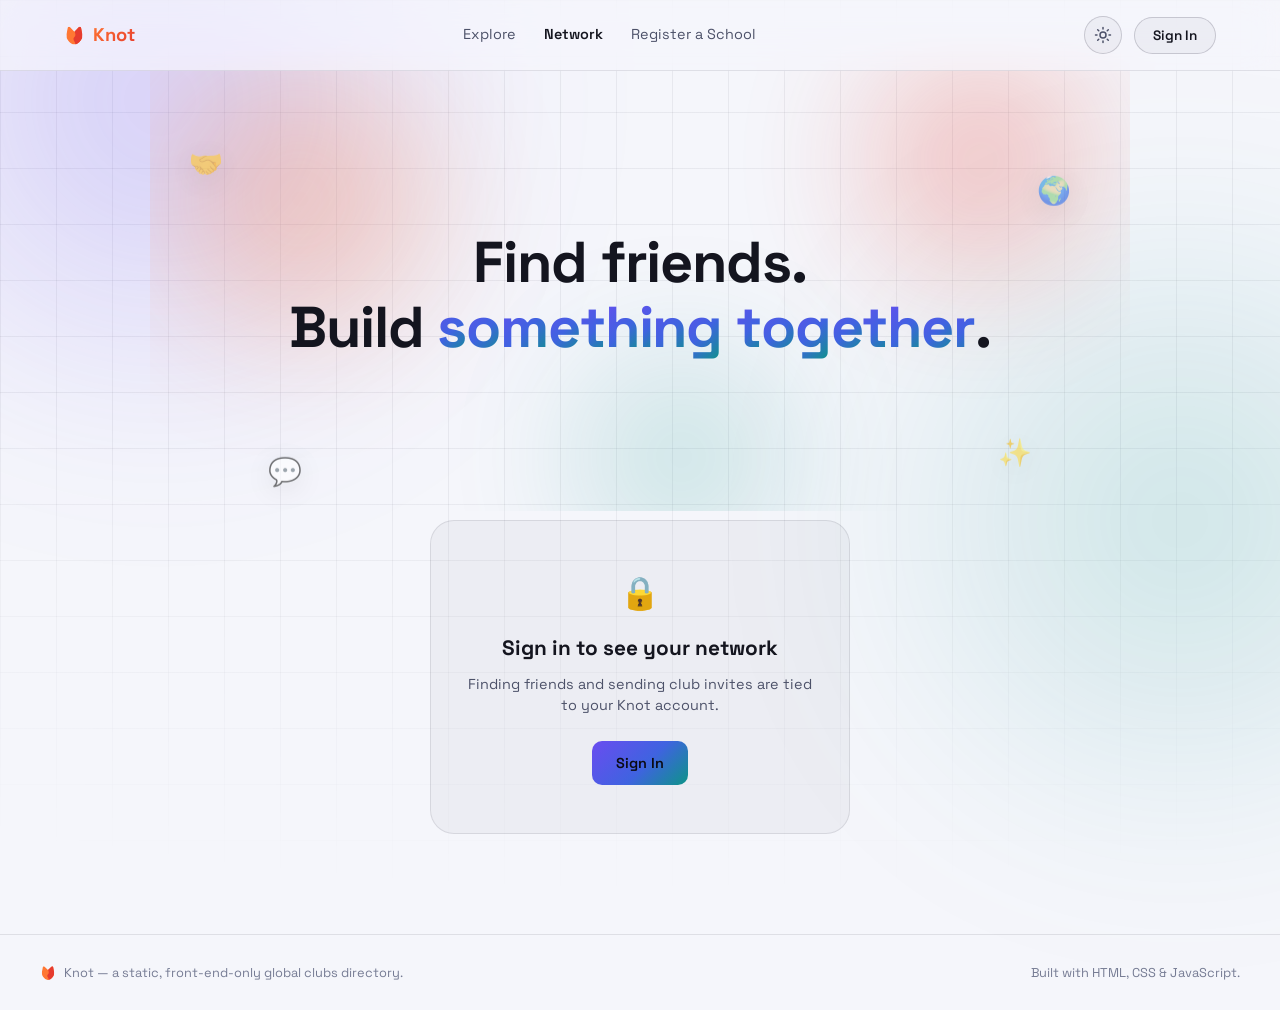
==== commit b1cb8f98: "Add a shared data-store layer (Firestore-ready) behind window.KnotStore Fixes: friend search on the " ====
--- a/network.html
+++ b/network.html
@@ -275,6 +275,7 @@
   </div>
 
   <script src="js/data.js"></script>
+  <script src="js/store.js"></script>
   <script src="js/theme.js"></script>
   <script src="js/auth.js"></script>
   <script src="js/membership.js"></script>
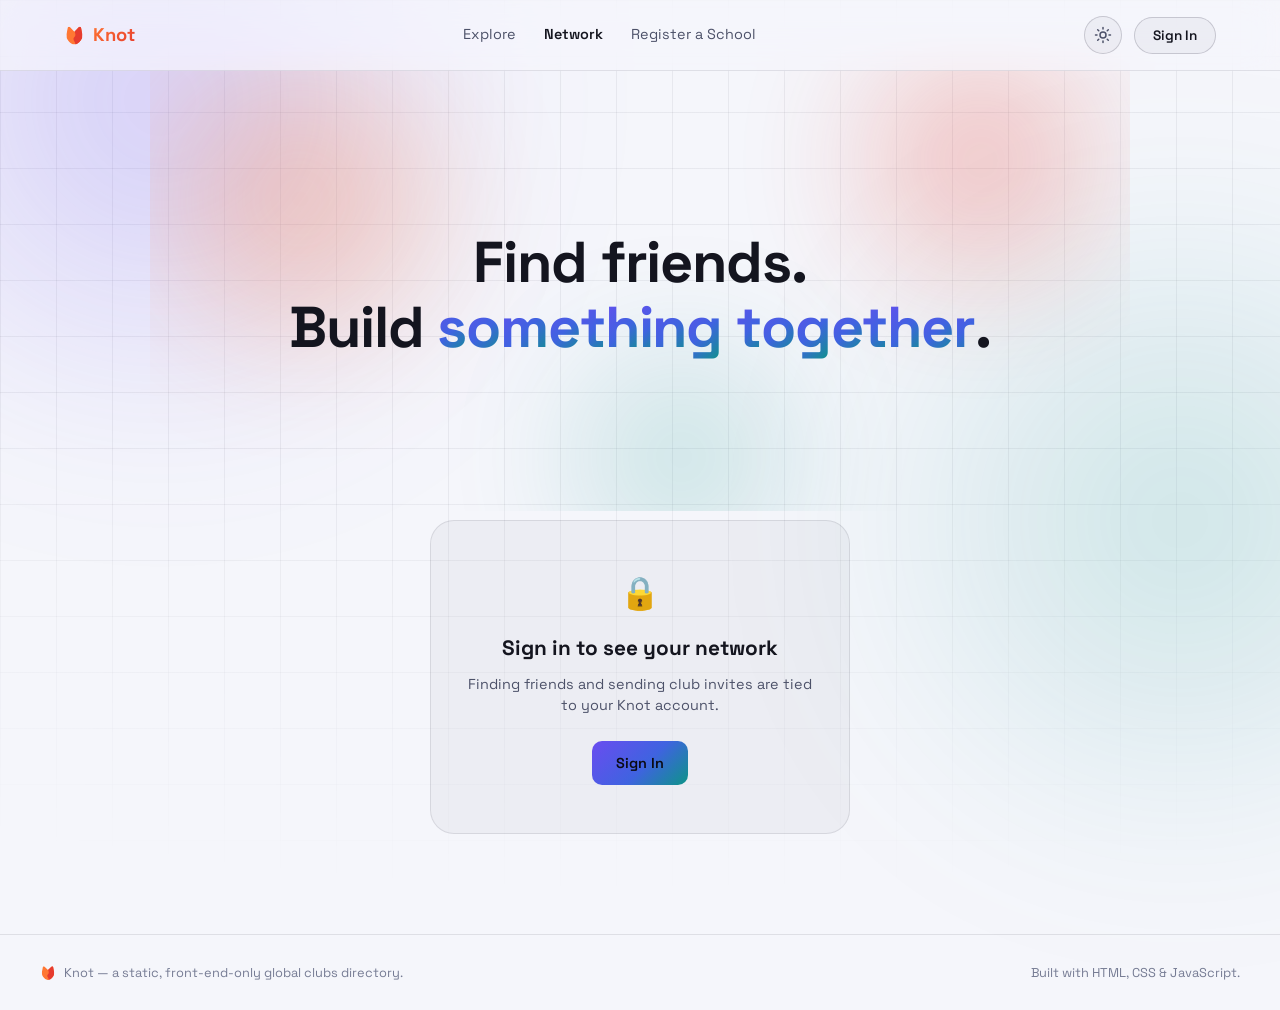
==== commit 0bf0ab24: "Remove decorative floating emoji from hero sections Drop the four floating emoji (🤖🎨⚽🎻, 📚🏆🎭🔬, 🤝🌍💬✨) " ====
--- a/network.html
+++ b/network.html
@@ -91,10 +91,6 @@
       <span class="hero__blob hero__blob--1"></span>
       <span class="hero__blob hero__blob--2"></span>
       <span class="hero__blob hero__blob--3"></span>
-      <span class="hero__float-icon hero__float-icon--1">🤝</span>
-      <span class="hero__float-icon hero__float-icon--2">🌍</span>
-      <span class="hero__float-icon hero__float-icon--3">💬</span>
-      <span class="hero__float-icon hero__float-icon--4">✨</span>
     </div>
     <div class="hero__inner" id="heroInner">
       <span class="pill" id="heroPill">
--- a/css/style.css
+++ b/css/style.css
@@ -953,30 +953,12 @@
   50% { transform: translate(16px, -20px) scale(1.07); }
 }
 
-.hero__float-icon {
-  position: absolute;
-  font-size: 1.7rem;
-  opacity: 0.55;
-  animation: heroIconFloat 6.5s ease-in-out infinite;
-  filter: drop-shadow(0 6px 14px rgba(0, 0, 0, 0.15));
-}
-
-.hero__float-icon--1 { left: 4%; top: 20%; animation-delay: 0s; }
-.hero__float-icon--2 { right: 6%; top: 26%; animation-delay: -1.6s; }
-.hero__float-icon--3 { left: 12%; bottom: 4%; animation-delay: -3.2s; }
-.hero__float-icon--4 { right: 10%; bottom: 8%; animation-delay: -4.8s; }
-
-@keyframes heroIconFloat {
-  0%, 100% { transform: translateY(0) rotate(0deg); }
-  50% { transform: translateY(-16px) rotate(-6deg); }
-}
-
 @media (max-width: 720px) {
   .hero__decor { display: none; }
 }
 
 @media (prefers-reduced-motion: reduce) {
-  .hero__blob, .hero__float-icon { animation: none; }
+  .hero__blob { animation: none; }
 }
 
 .pill {
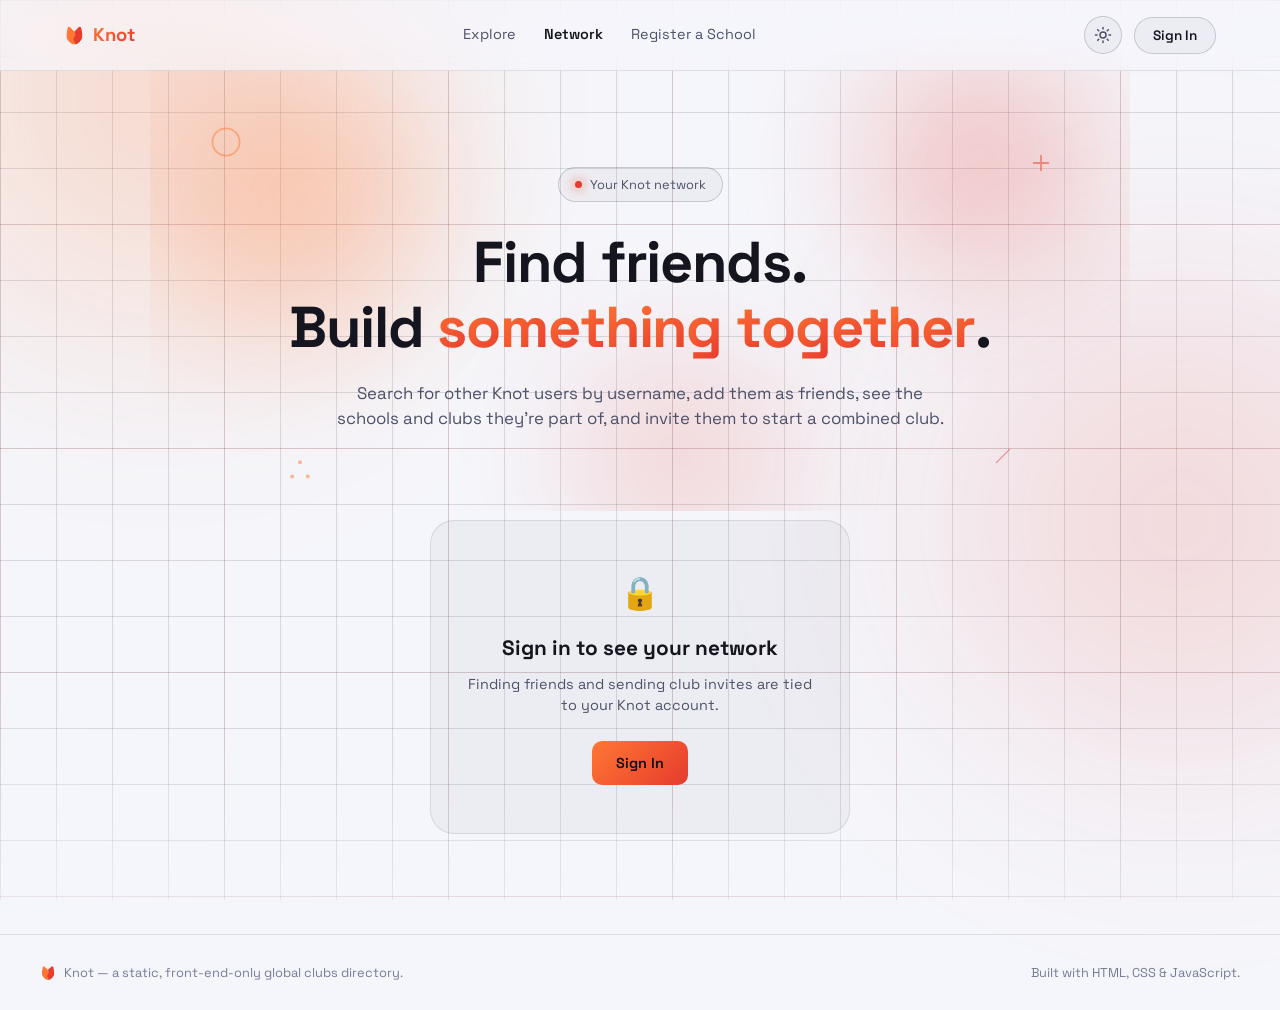
==== commit 6096d515: "Rebrand accent colors to orange, boost grid, add geometric hero accents - Recolor the core accent sy" ====
--- a/network.html
+++ b/network.html
@@ -91,6 +91,10 @@
       <span class="hero__blob hero__blob--1"></span>
       <span class="hero__blob hero__blob--2"></span>
       <span class="hero__blob hero__blob--3"></span>
+      <span class="hero__geo hero__geo--1"><svg viewBox="0 0 40 40"><circle cx="20" cy="20" r="16" fill="none" stroke="currentColor" stroke-width="2"/></svg></span>
+      <span class="hero__geo hero__geo--2"><svg viewBox="0 0 24 24"><path d="M12 4v16M4 12h16" stroke="currentColor" stroke-width="2" stroke-linecap="round"/></svg></span>
+      <span class="hero__geo hero__geo--3"><svg viewBox="0 0 40 40"><circle cx="20" cy="8" r="3" fill="currentColor"/><circle cx="8" cy="30" r="3" fill="currentColor"/><circle cx="32" cy="30" r="3" fill="currentColor"/></svg></span>
+      <span class="hero__geo hero__geo--4"><svg viewBox="0 0 30 30"><path d="M4 26L26 4" stroke="currentColor" stroke-width="2" stroke-linecap="round"/></svg></span>
     </div>
     <div class="hero__inner" id="heroInner">
       <span class="pill" id="heroPill">
--- a/css/style.css
+++ b/css/style.css
@@ -14,23 +14,24 @@
   --text-secondary: #a6acc4;
   --text-muted: #6c7290;
 
-  --accent: #7c5cff;
-  --accent-2: #35e0c9;
-  --accent-3: #ff6b9d;
-  --gradient: linear-gradient(135deg, var(--accent) 0%, #4a7bff 55%, var(--accent-2) 100%);
-
   --brand-tangerine: #ff7733;
   --brand-cinnabar: #e63b2e;
   --gradient-logo: linear-gradient(135deg, var(--brand-tangerine) 0%, var(--brand-cinnabar) 100%);
 
+  --accent: var(--brand-tangerine);
+  --accent-2: var(--brand-cinnabar);
+  --accent-3: #ff6b9d;
+  --gradient: var(--gradient-logo);
+
   --radius-sm: 10px;
   --radius-md: 16px;
   --radius-lg: 24px;
 
   --shadow-soft: 0 10px 40px rgba(0, 0, 0, 0.35);
-  --shadow-glow: 0 0 0 1px rgba(124, 92, 255, 0.15), 0 20px 60px rgba(124, 92, 255, 0.15);
-
-  --grid-line: rgba(255, 255, 255, 0.09);
+  --shadow-glow: 0 0 0 1px rgba(255, 119, 51, 0.18), 0 20px 60px rgba(255, 119, 51, 0.18);
+
+  --grid-line: rgba(255, 255, 255, 0.16);
+  --grid-line-accent: rgba(255, 119, 51, 0.14);
   --navbar-bg: rgba(6, 7, 13, 0.72);
 
   --font-display: "Space Grotesk", "Inter", system-ui, sans-serif;
@@ -51,15 +52,16 @@
   --text-secondary: #4c5169;
   --text-muted: #767c94;
 
-  --accent: #6a4cf0;
-  --accent-2: #0d9488;
+  --accent: var(--brand-tangerine);
+  --accent-2: var(--brand-cinnabar);
   --accent-3: #db2f77;
-  --gradient: linear-gradient(135deg, var(--accent) 0%, #3f63e0 55%, var(--accent-2) 100%);
+  --gradient: var(--gradient-logo);
 
   --shadow-soft: 0 10px 40px rgba(20, 21, 45, 0.1);
-  --shadow-glow: 0 0 0 1px rgba(106, 76, 240, 0.15), 0 20px 60px rgba(106, 76, 240, 0.12);
-
-  --grid-line: rgba(20, 21, 40, 0.06);
+  --shadow-glow: 0 0 0 1px rgba(255, 119, 51, 0.18), 0 20px 60px rgba(255, 119, 51, 0.14);
+
+  --grid-line: rgba(20, 21, 40, 0.13);
+  --grid-line-accent: rgba(230, 59, 46, 0.1);
   --navbar-bg: rgba(245, 246, 251, 0.72);
 }
 
@@ -111,12 +113,6 @@
   color: transparent;
 }
 
-.brand__text.accent {
-  background: var(--gradient-logo);
-  -webkit-background-clip: text;
-  background-clip: text;
-}
-
 /* ---------- Background flourishes ---------- */
 .bg-grid {
   position: fixed;
@@ -124,9 +120,11 @@
   z-index: -2;
   background-image:
     linear-gradient(var(--grid-line) 1px, transparent 1px),
-    linear-gradient(90deg, var(--grid-line) 1px, transparent 1px);
-  background-size: 56px 56px;
-  mask-image: radial-gradient(ellipse 140% 100% at 50% 0%, #000 55%, transparent 100%);
+    linear-gradient(90deg, var(--grid-line) 1px, transparent 1px),
+    linear-gradient(var(--grid-line-accent) 1px, transparent 1px),
+    linear-gradient(90deg, var(--grid-line-accent) 1px, transparent 1px);
+  background-size: 56px 56px, 56px 56px, 224px 224px, 224px 224px;
+  mask-image: radial-gradient(ellipse 150% 120% at 50% 0%, #000 72%, transparent 100%);
 }
 
 .bg-glow {
@@ -363,7 +361,7 @@
 
 .navbar__cta:hover {
   transform: translateY(-1px);
-  box-shadow: 0 8px 24px rgba(124, 92, 255, 0.35);
+  box-shadow: 0 8px 24px rgba(255, 119, 51, 0.35);
 }
 
 @media (max-width: 760px) {
@@ -628,7 +626,7 @@
 
 .auth-demo-note code {
   color: var(--accent-2);
-  background: rgba(53, 224, 201, 0.1);
+  background: rgba(230, 59, 46, 0.1);
   padding: 1px 5px;
   border-radius: 4px;
   font-size: 0.72rem;
@@ -725,7 +723,7 @@
 
 .auth-submit:hover:not(:disabled) {
   transform: translateY(-2px);
-  box-shadow: 0 12px 28px rgba(124, 92, 255, 0.35);
+  box-shadow: 0 12px 28px rgba(255, 119, 51, 0.35);
 }
 
 .auth-submit:disabled {
@@ -953,12 +951,35 @@
   50% { transform: translate(16px, -20px) scale(1.07); }
 }
 
+.hero__geo {
+  position: absolute;
+  color: var(--accent);
+  opacity: 0.5;
+  animation: heroGeoFloat 7.5s ease-in-out infinite;
+}
+
+.hero__geo svg {
+  display: block;
+  width: 100%;
+  height: 100%;
+}
+
+.hero__geo--1 { left: 6%; top: 16%; width: 34px; height: 34px; animation-delay: 0s; }
+.hero__geo--2 { right: 8%; top: 22%; width: 22px; height: 22px; color: var(--accent-2); animation-delay: -2s; }
+.hero__geo--3 { left: 14%; bottom: 6%; width: 26px; height: 26px; animation-delay: -4s; }
+.hero__geo--4 { right: 12%; bottom: 10%; width: 18px; height: 18px; color: var(--accent-2); animation-delay: -5.5s; }
+
+@keyframes heroGeoFloat {
+  0%, 100% { transform: translateY(0) rotate(0deg); }
+  50% { transform: translateY(-14px) rotate(8deg); }
+}
+
 @media (max-width: 720px) {
   .hero__decor { display: none; }
 }
 
 @media (prefers-reduced-motion: reduce) {
-  .hero__blob { animation: none; }
+  .hero__blob, .hero__geo { animation: none; }
 }
 
 .pill {
@@ -1082,7 +1103,7 @@
 .tag-btn:hover {
   border-color: var(--accent);
   color: var(--text-primary);
-  background: rgba(124, 92, 255, 0.1);
+  background: rgba(255, 119, 51, 0.1);
 }
 
 /* ---------- Stats ---------- */
@@ -1149,6 +1170,18 @@
   font-family: var(--font-display);
   font-size: 1.9rem;
   margin-bottom: 6px;
+}
+
+.explore__header h2::before,
+.register__text h2::before,
+.profile-section h3::before {
+  content: "";
+  display: block;
+  width: 32px;
+  height: 4px;
+  border-radius: 2px;
+  background: var(--gradient);
+  margin-bottom: 12px;
 }
 
 .explore__header p {
@@ -1279,7 +1312,7 @@
 .school-card:hover,
 .school-card:focus-visible {
   transform: translateY(-3px);
-  border-color: rgba(124, 92, 255, 0.45);
+  border-color: rgba(255, 119, 51, 0.45);
   background: var(--surface-hover);
   box-shadow: var(--shadow-glow);
   outline: none;
@@ -1405,8 +1438,8 @@
 }
 
 @keyframes cardHighlight {
-  0%, 100% { box-shadow: var(--shadow-glow); border-color: rgba(53, 224, 201, 0.6); }
-  50% { box-shadow: 0 0 0 1px rgba(53, 224, 201, 0.3), 0 20px 60px rgba(53, 224, 201, 0.25); border-color: rgba(53, 224, 201, 0.9); }
+  0%, 100% { box-shadow: var(--shadow-glow); border-color: rgba(230, 59, 46, 0.6); }
+  50% { box-shadow: 0 0 0 1px rgba(230, 59, 46, 0.3), 0 20px 60px rgba(230, 59, 46, 0.25); border-color: rgba(230, 59, 46, 0.9); }
 }
 
 .school-card--new {
@@ -1417,9 +1450,9 @@
   font-size: 0.72rem;
   padding: 4px 10px;
   border-radius: 999px;
-  background: rgba(53, 224, 201, 0.1);
+  background: rgba(230, 59, 46, 0.1);
   color: var(--accent-2);
-  border: 1px solid rgba(53, 224, 201, 0.2);
+  border: 1px solid rgba(230, 59, 46, 0.2);
 }
 
 .tag--muted {
@@ -1486,7 +1519,7 @@
   flex-wrap: wrap;
   padding: 44px;
   border-radius: var(--radius-lg);
-  background: linear-gradient(135deg, rgba(124, 92, 255, 0.12), rgba(53, 224, 201, 0.08));
+  background: linear-gradient(135deg, rgba(255, 119, 51, 0.12), rgba(230, 59, 46, 0.08));
   border: 1px solid var(--border-strong);
 }
 
@@ -1515,7 +1548,7 @@
 
 .register__btn:hover {
   transform: translateY(-2px);
-  box-shadow: 0 12px 30px rgba(124, 92, 255, 0.35);
+  box-shadow: 0 12px 30px rgba(255, 119, 51, 0.35);
 }
 
 /* ---------- Footer ---------- */
@@ -1680,6 +1713,23 @@
   font-weight: 600;
 }
 
+.modal__website {
+  display: inline-block;
+  margin-top: 8px;
+  font-size: 0.82rem;
+  font-weight: 600;
+  color: var(--accent-2);
+  transition: color 0.2s ease;
+}
+
+.modal__website:hover {
+  color: var(--accent);
+}
+
+.modal__website[hidden] {
+  display: none;
+}
+
 .modal__meta {
   display: flex;
   gap: 24px;
@@ -1755,10 +1805,6 @@
   margin-bottom: 8px;
 }
 
-.club-card__icon {
-  font-size: 1.4rem;
-}
-
 .club-card__header h4 {
   font-size: 0.95rem;
   margin-bottom: 2px;
@@ -1768,7 +1814,7 @@
   font-size: 0.7rem;
   padding: 2px 8px;
   border-radius: 999px;
-  background: rgba(124, 92, 255, 0.14);
+  background: rgba(255, 119, 51, 0.14);
   color: #c9bfff;
   font-weight: 600;
 }
@@ -1790,7 +1836,7 @@
   font-size: 0.7rem;
   padding: 2px 8px;
   border-radius: 999px;
-  background: rgba(53, 224, 201, 0.14);
+  background: rgba(230, 59, 46, 0.14);
   color: var(--accent-2);
   font-weight: 600;
 }
@@ -1820,7 +1866,7 @@
 
 .club-join__btn:hover {
   transform: translateY(-1px);
-  box-shadow: 0 8px 20px rgba(124, 92, 255, 0.3);
+  box-shadow: 0 8px 20px rgba(255, 119, 51, 0.3);
 }
 
 .club-join__form {
@@ -2094,7 +2140,7 @@
 
 .club-row__grid {
   display: grid;
-  grid-template-columns: 60px 1fr 1fr;
+  grid-template-columns: 1fr 1fr;
   gap: 10px;
   margin-bottom: 10px;
 }
@@ -2107,15 +2153,11 @@
   color: var(--text-primary);
   font-size: 0.82rem;
   outline: none;
-  text-align: center;
+  text-align: left;
 }
 
 .club-row__grid input:focus {
   border-color: var(--accent);
-}
-
-.club-row__grid input:not(:first-child) {
-  text-align: left;
 }
 
 .club-row__line {
@@ -2166,7 +2208,7 @@
 .add-club-btn:hover {
   border-color: var(--accent);
   color: var(--text-primary);
-  background: rgba(124, 92, 255, 0.08);
+  background: rgba(255, 119, 51, 0.08);
 }
 
 .register-form__error {
@@ -2189,7 +2231,7 @@
 
 .register-form__submit:hover {
   transform: translateY(-2px);
-  box-shadow: 0 12px 28px rgba(124, 92, 255, 0.35);
+  box-shadow: 0 12px 28px rgba(255, 119, 51, 0.35);
 }
 
 @media (max-width: 640px) {
@@ -2481,8 +2523,8 @@
 }
 
 .profile-btn--edit:hover {
-  background: rgba(53, 224, 201, 0.1);
-  border-color: rgba(53, 224, 201, 0.4);
+  background: rgba(230, 59, 46, 0.1);
+  border-color: rgba(230, 59, 46, 0.4);
 }
 
 .profile-btn--delete {
@@ -2508,11 +2550,6 @@
   border-radius: var(--radius-md);
   background: var(--surface);
   border: 1px solid var(--border);
-}
-
-.profile-club__icon {
-  font-size: 1.4rem;
-  flex-shrink: 0;
 }
 
 .profile-club__body {
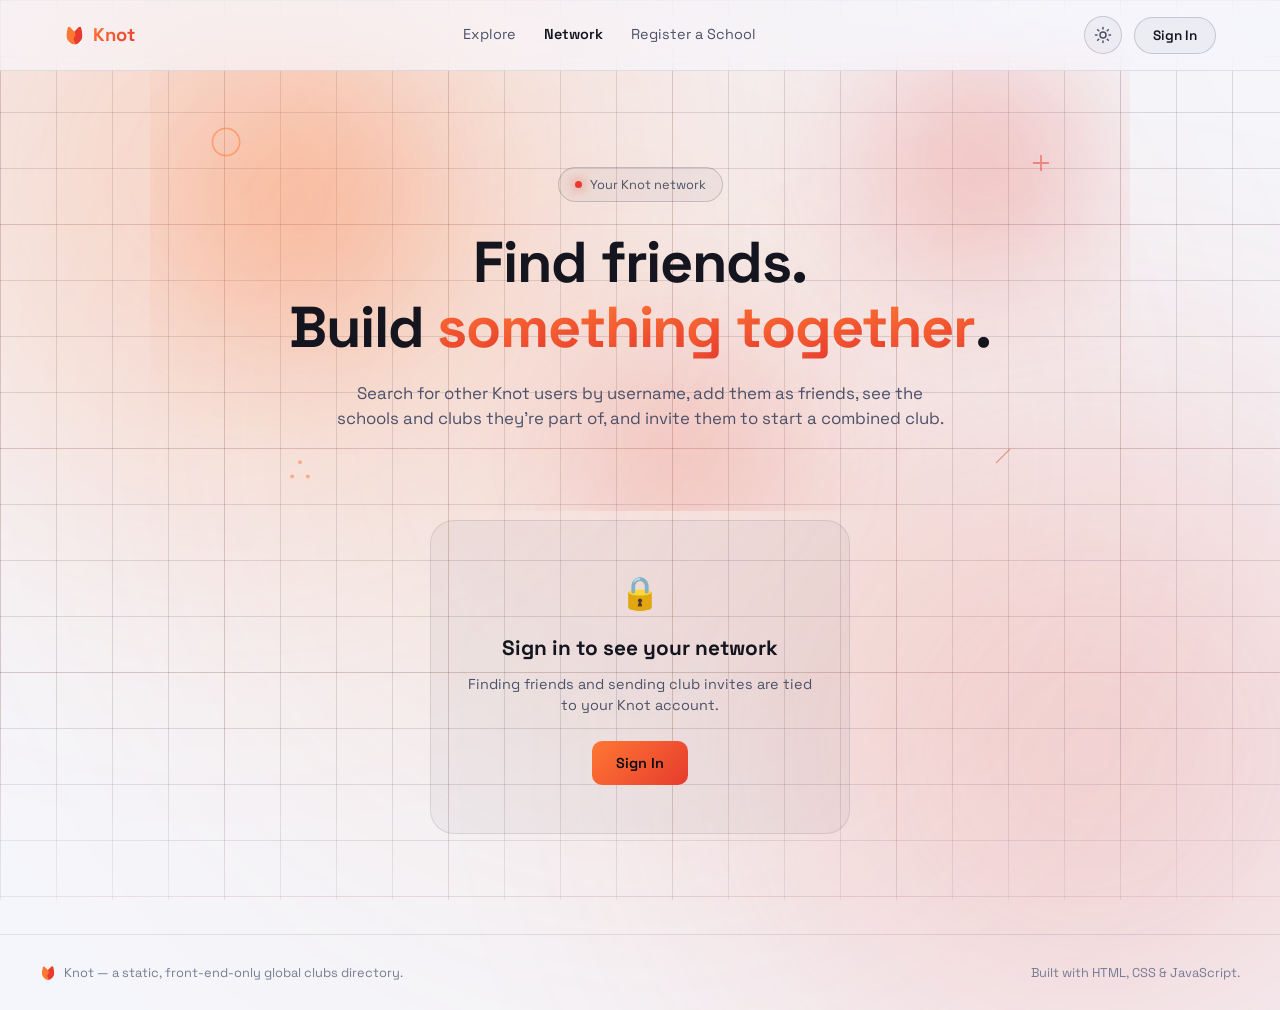
==== commit 07918ce6: "Extend the warm orange glow wash across the whole page, not just the top The ambient glow (.bg-glow)" ====
--- a/network.html
+++ b/network.html
@@ -48,6 +48,7 @@
   <div class="bg-grid" aria-hidden="true"></div>
   <div class="bg-glow bg-glow--one" aria-hidden="true"></div>
   <div class="bg-glow bg-glow--two" aria-hidden="true"></div>
+  <div class="bg-glow bg-glow--three" aria-hidden="true"></div>
 
   <!-- Navbar -->
   <header class="navbar">
--- a/css/style.css
+++ b/css/style.css
@@ -130,25 +130,35 @@
 .bg-glow {
   position: fixed;
   z-index: -1;
-  width: 640px;
-  height: 640px;
+  width: 900px;
+  height: 900px;
   border-radius: 50%;
-  filter: blur(120px);
-  opacity: 0.35;
+  filter: blur(140px);
+  opacity: 0.4;
   pointer-events: none;
 }
 
 .bg-glow--one {
-  top: -220px;
-  left: -160px;
+  top: -280px;
+  left: -220px;
   background: radial-gradient(circle, var(--accent) 0%, transparent 70%);
 }
 
 .bg-glow--two {
-  top: 200px;
-  right: -220px;
+  bottom: -300px;
+  right: -260px;
   background: radial-gradient(circle, var(--accent-2) 0%, transparent 70%);
-  opacity: 0.25;
+  opacity: 0.32;
+}
+
+.bg-glow--three {
+  top: 50%;
+  left: 50%;
+  width: 1200px;
+  height: 1200px;
+  transform: translate(-50%, -50%);
+  background: radial-gradient(circle, var(--accent) 0%, transparent 72%);
+  opacity: 0.16;
 }
 
 body.intro-active {
